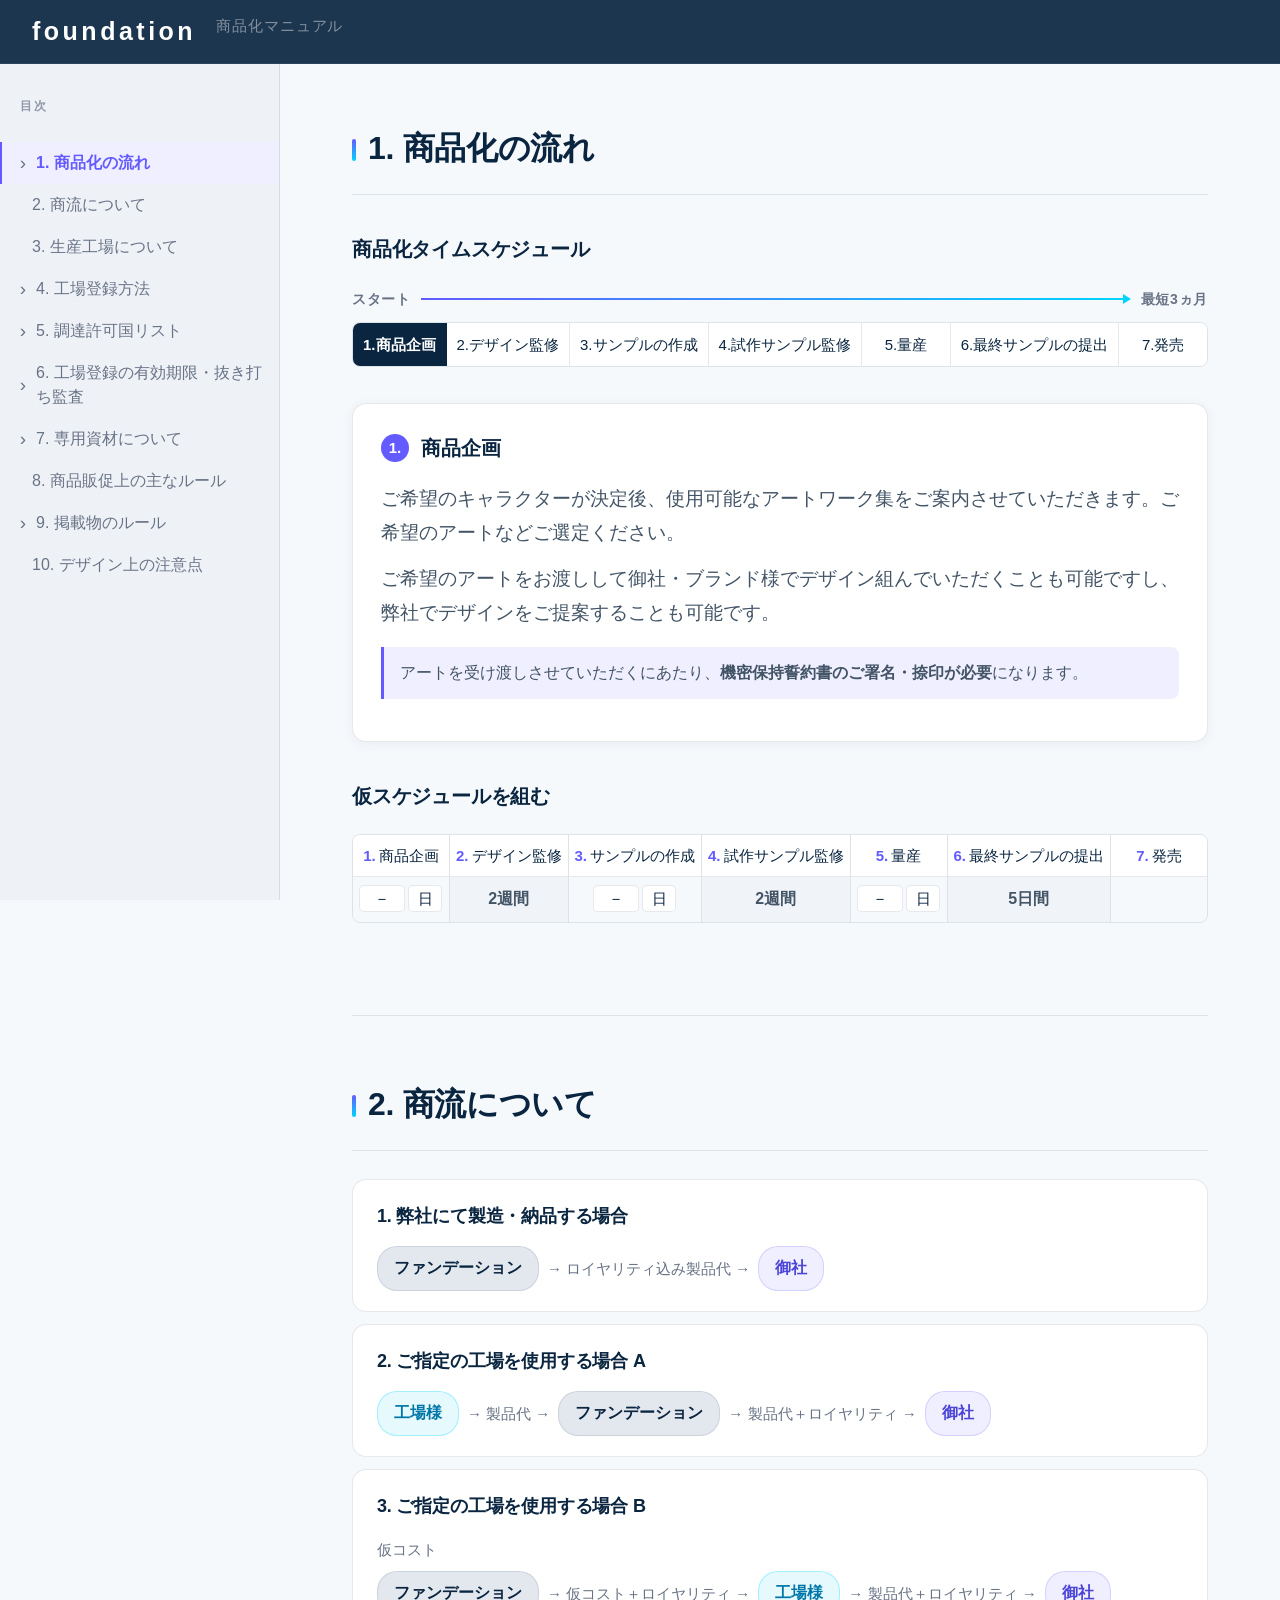
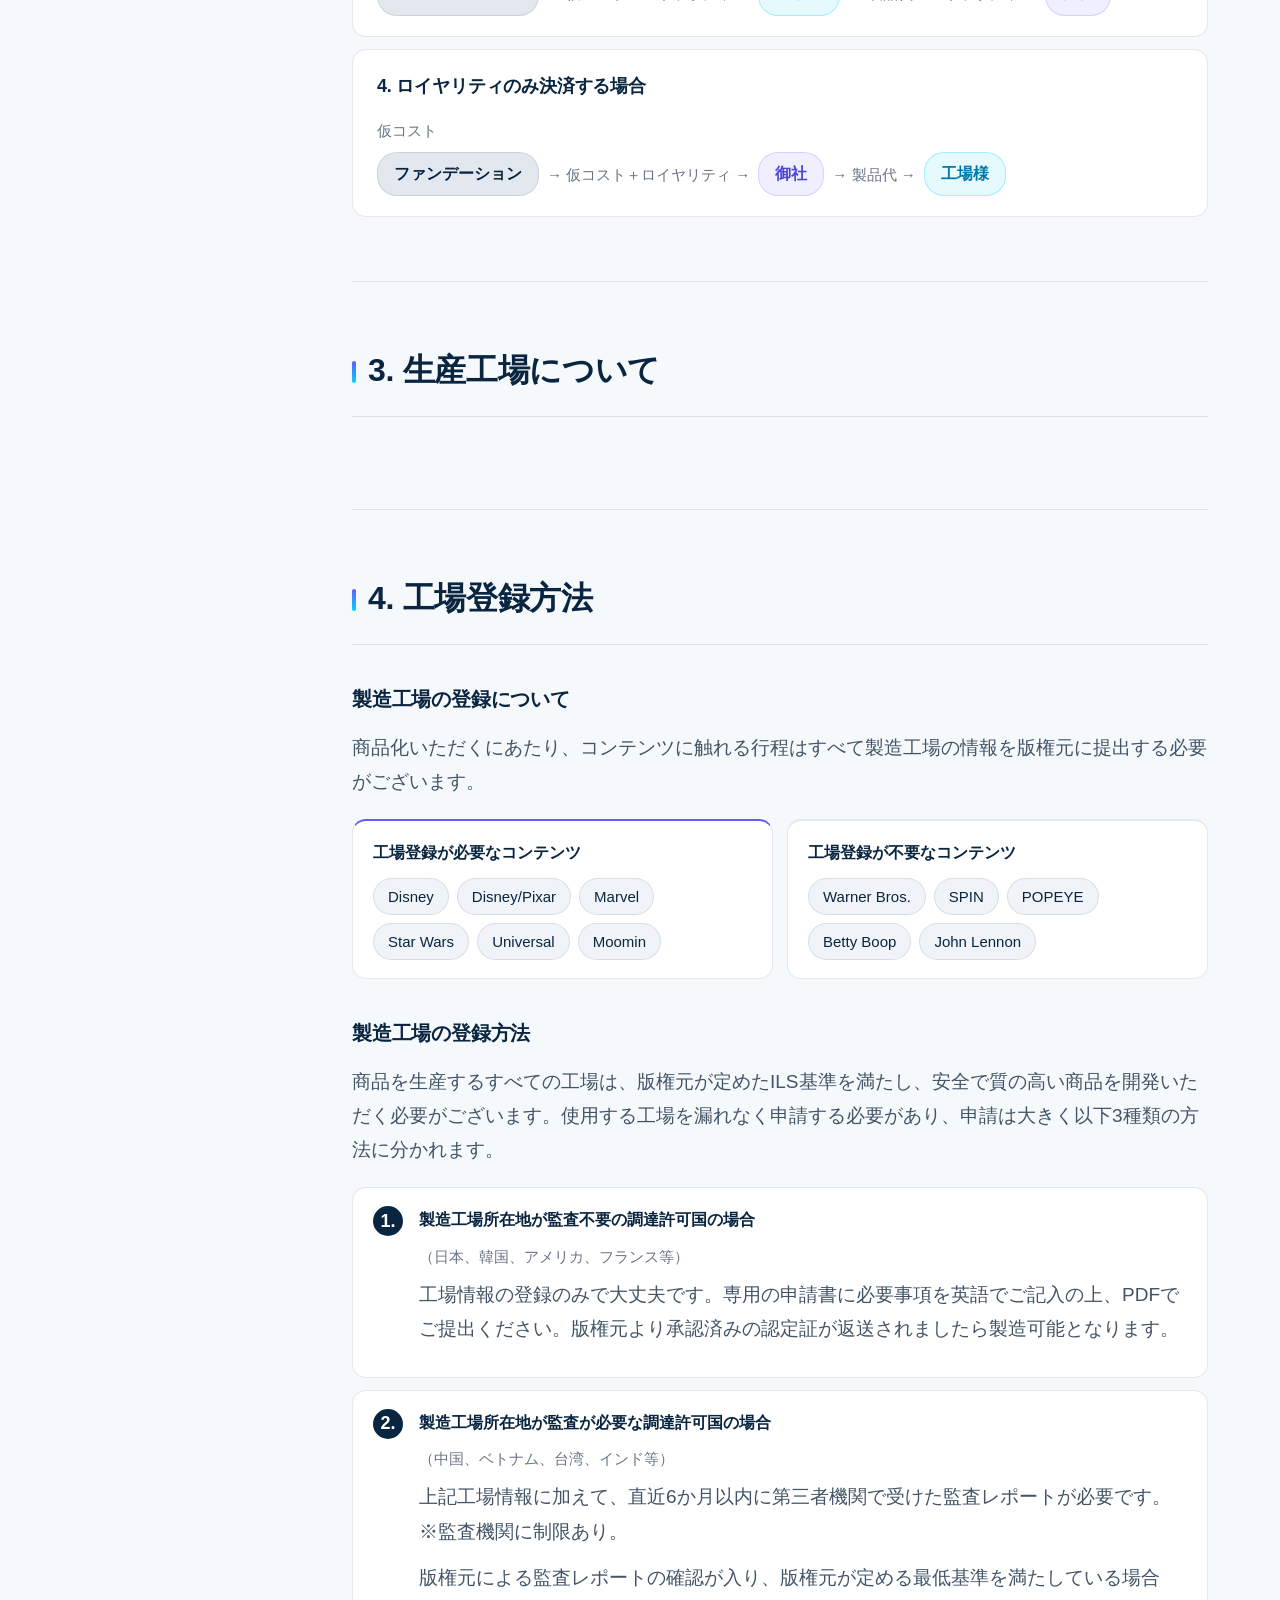
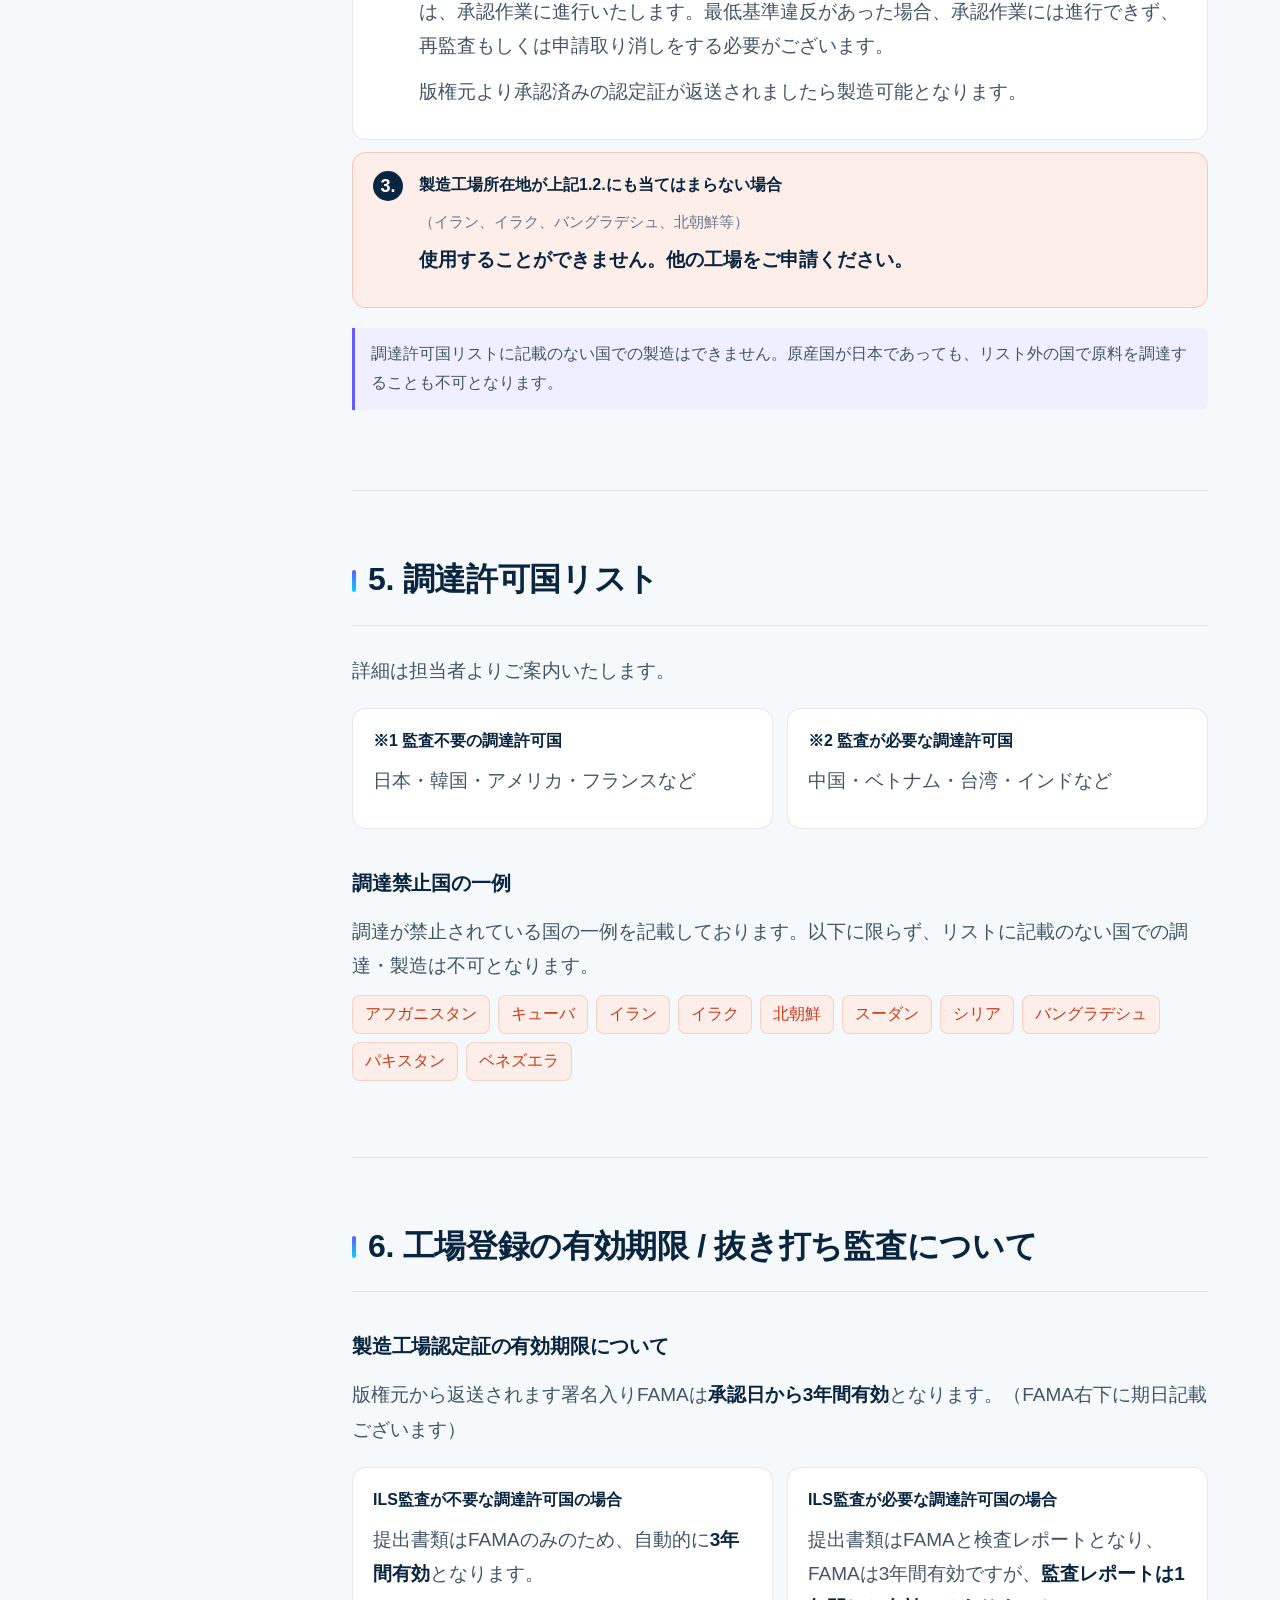
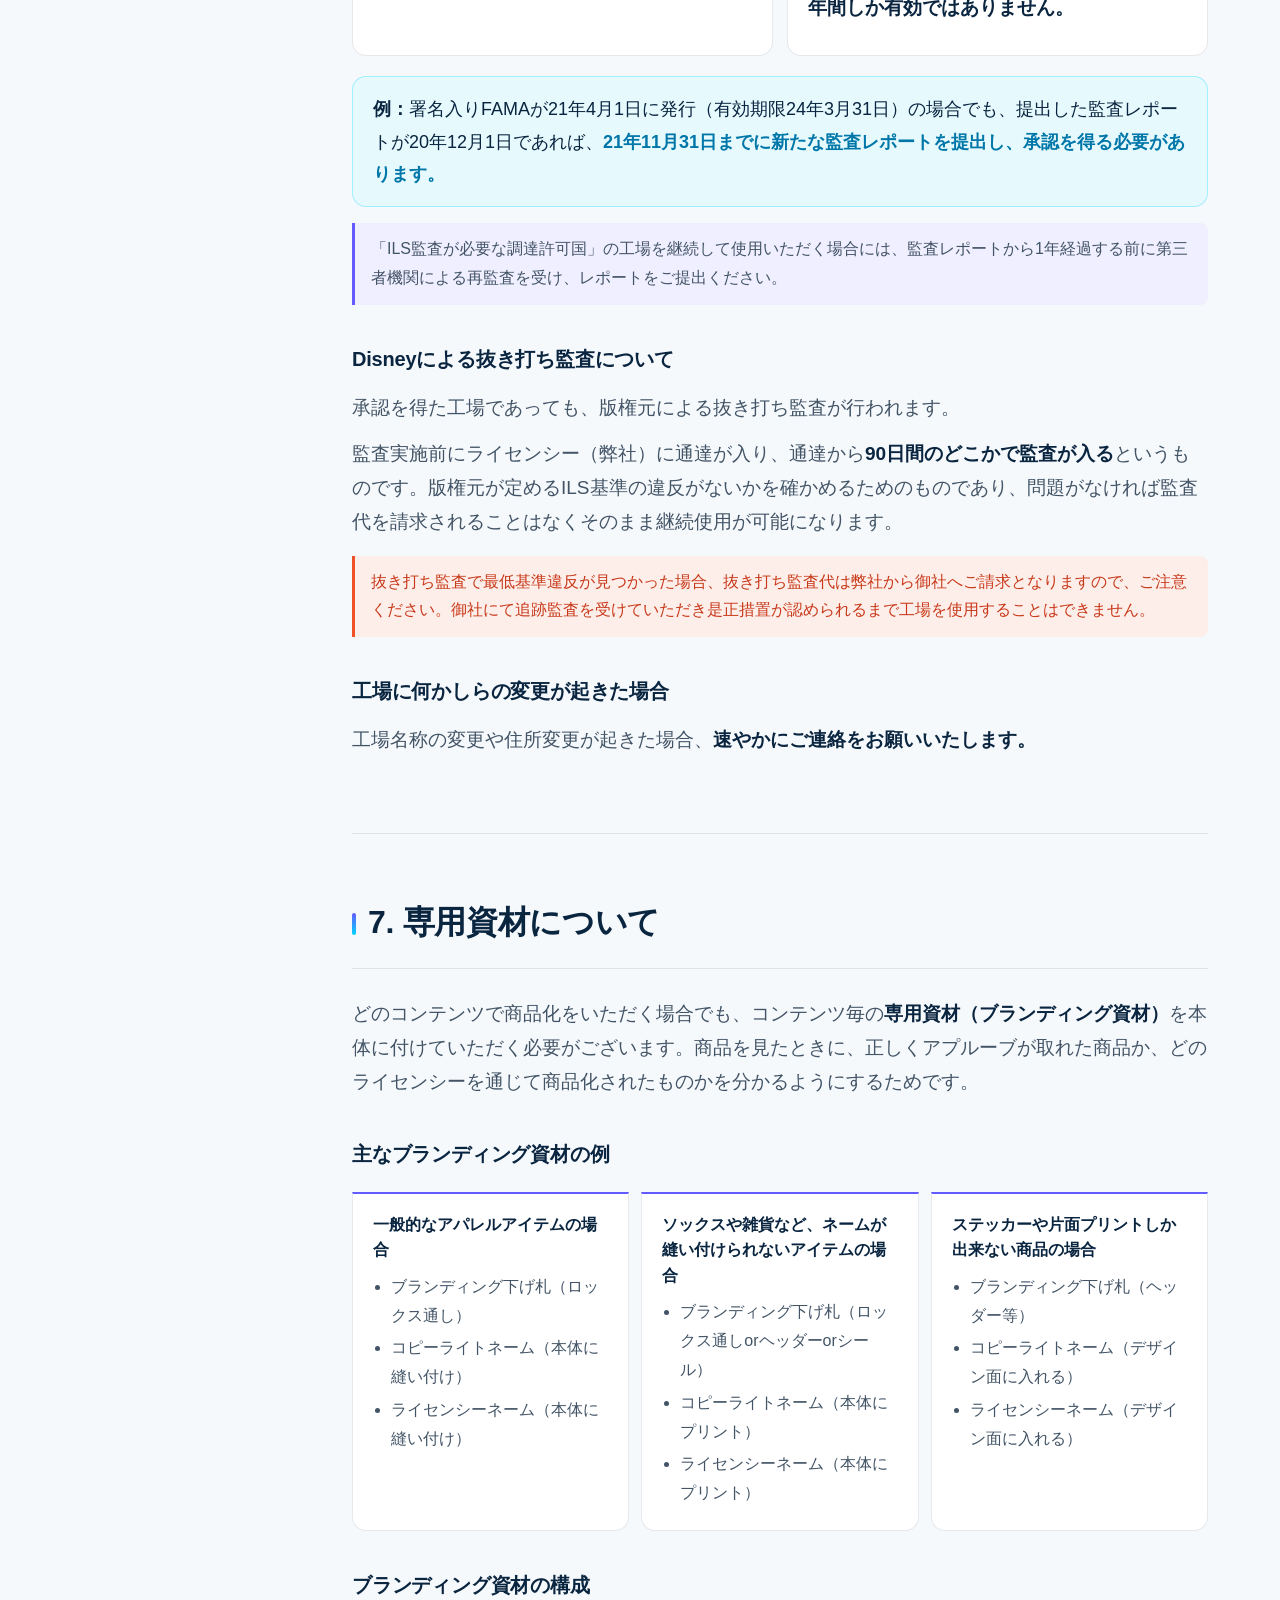
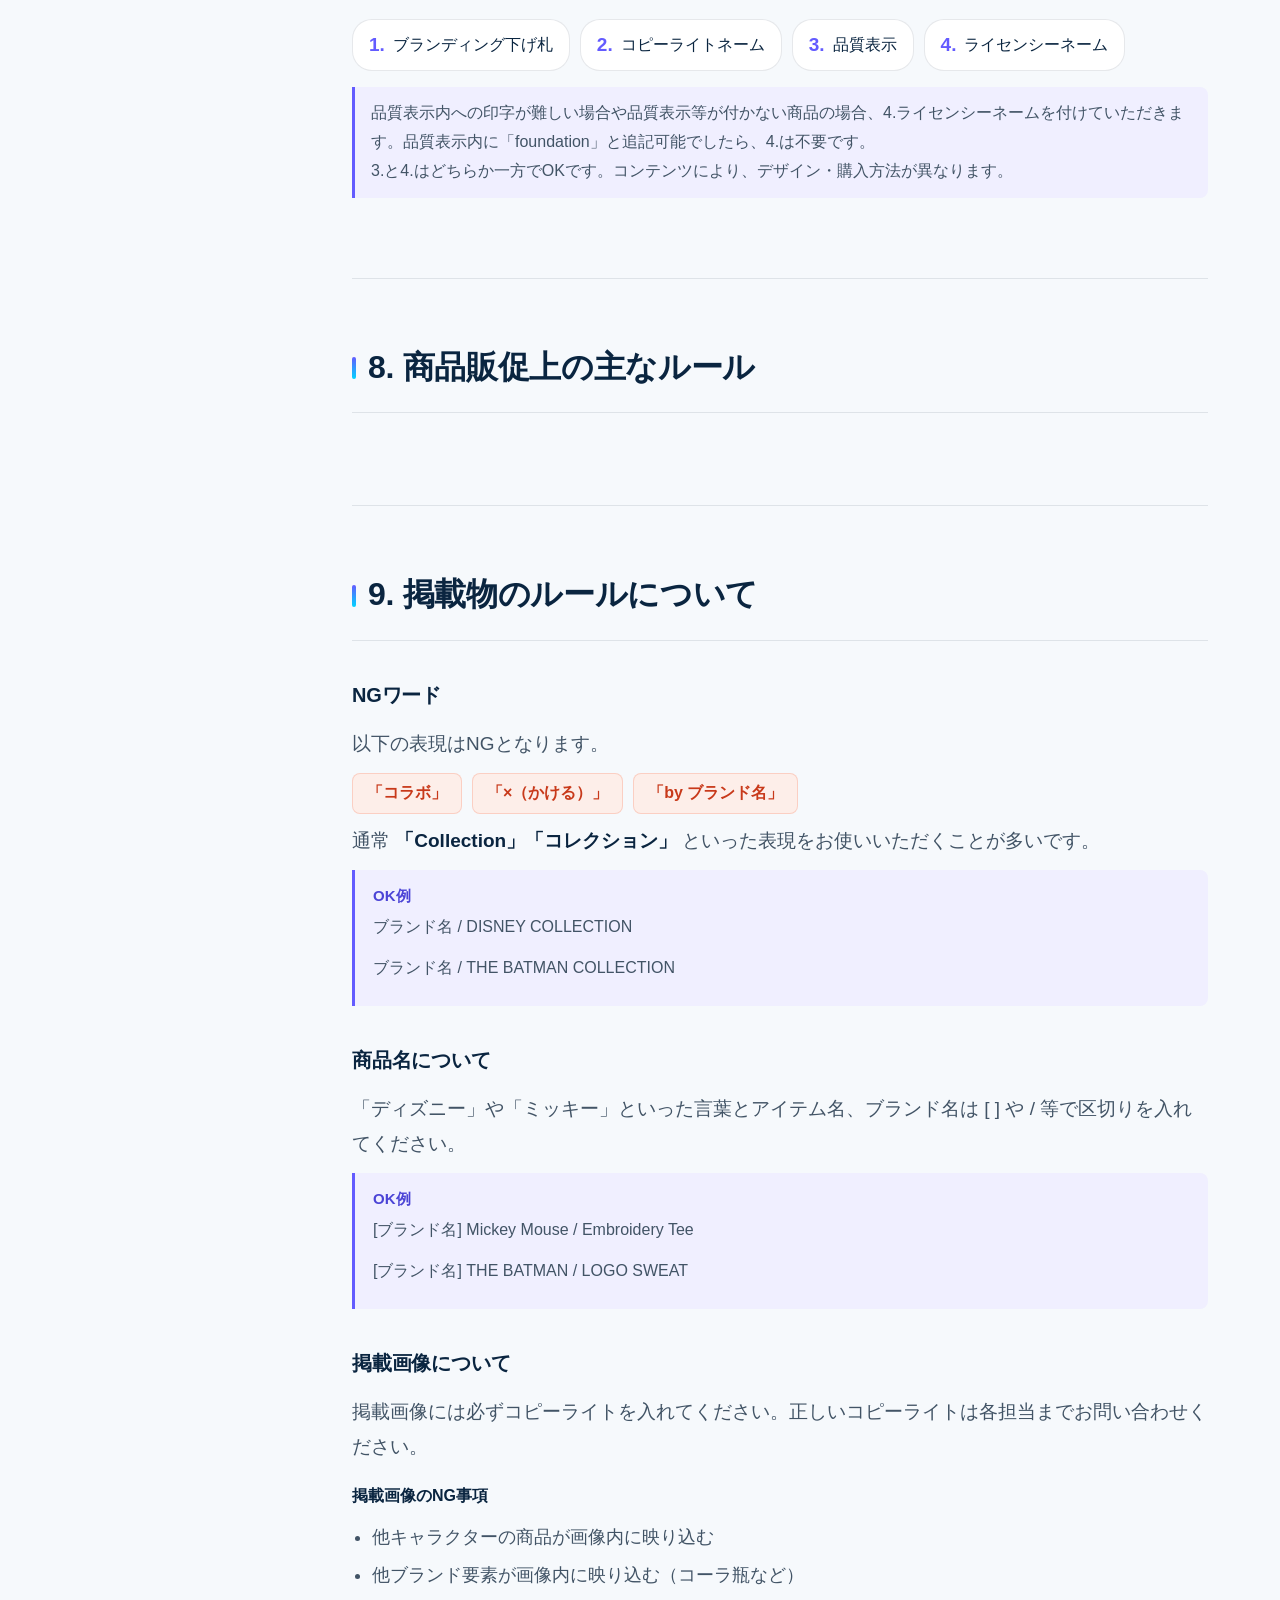
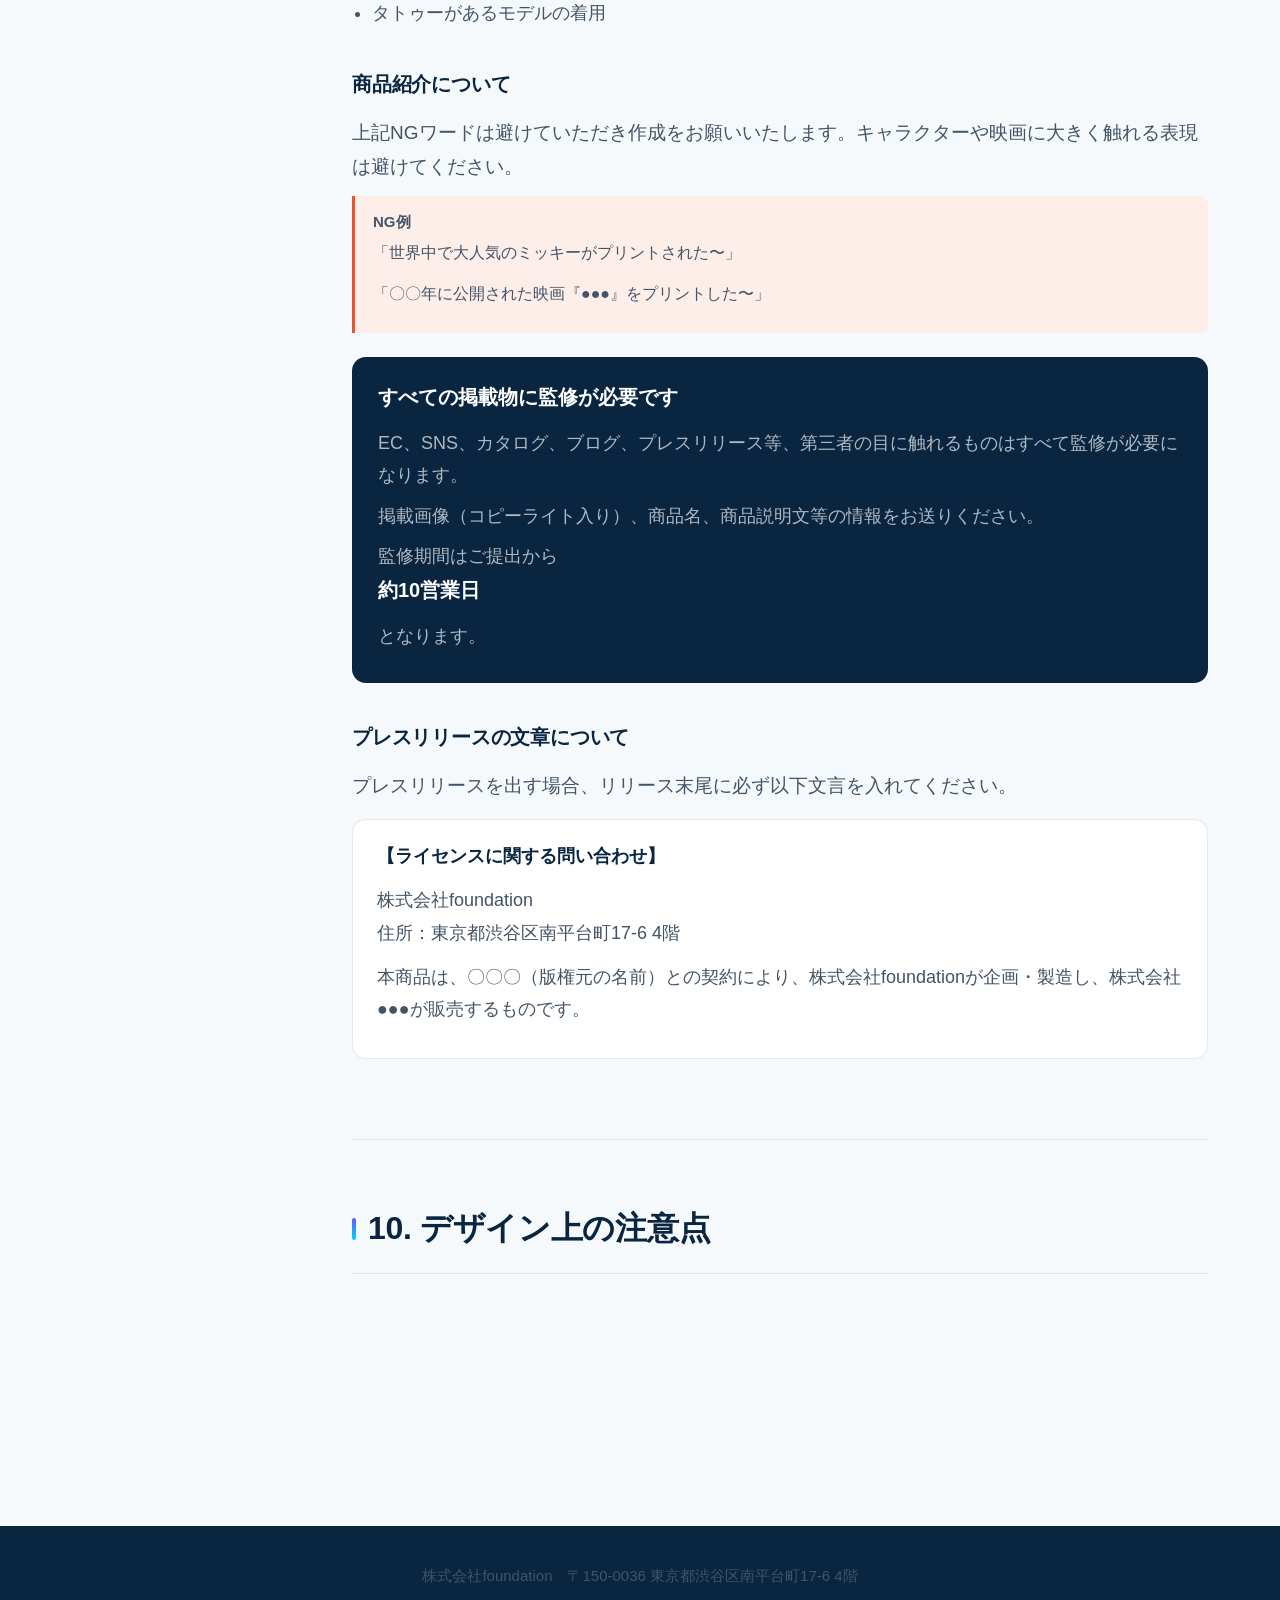
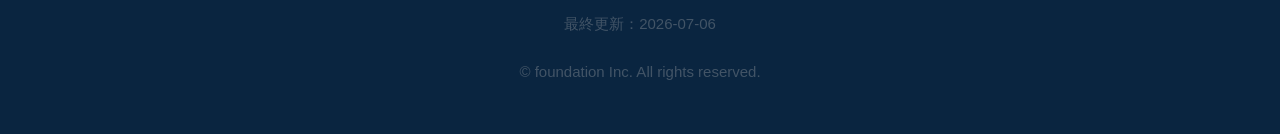
==== index.html @ 5dd7f9e4 "説明パネル内の所要時間テキスト（約1ヵ月等）を削除" ====
﻿<!DOCTYPE html>
<html lang="ja">
<head>
  <meta charset="UTF-8">
  <meta name="viewport" content="width=device-width, initial-scale=1.0">
  <title>FOUNDATION 商品化マニュアル</title>
  <link rel="stylesheet" href="style.css">
</head>
<body>

  <header class="site-header">
    <div class="header-inner">
      <div class="logo">foundation</div>
      <p class="header-subtitle">商品化マニュアル</p>
    </div>
  </header>

  <div class="layout">

    <nav class="sidebar">
      <p class="nav-label">目次</p>
      <ul class="nav-list">

        <li class="nav-item has-sub">
          <div class="nav-row">
            <button class="nav-toggle" aria-expanded="false">›</button>
            <a href="#flow" class="nav-link">1. 商品化の流れ</a>
          </div>
          <ul class="nav-sub">
            <li><a href="#h-timeline">商品化タイムスケジュール</a></li>
            <li><a href="#h-planning">仮スケジュールを組む</a></li>
          </ul>
        </li>

        <li class="nav-item">
          <div class="nav-row">
            <a href="#channel" class="nav-link nav-link-plain">2. 商流について</a>
          </div>
        </li>

        <li class="nav-item">
          <div class="nav-row">
            <a href="#factory" class="nav-link nav-link-plain">3. 生産工場について</a>
          </div>
        </li>

        <li class="nav-item has-sub">
          <div class="nav-row">
            <button class="nav-toggle" aria-expanded="false">›</button>
            <a href="#registration" class="nav-link">4. 工場登録方法</a>
          </div>
          <ul class="nav-sub">
            <li><a href="#h-reg-about">製造工場の登録について</a></li>
            <li><a href="#h-reg-method">製造工場の登録方法</a></li>
          </ul>
        </li>

        <li class="nav-item has-sub">
          <div class="nav-row">
            <button class="nav-toggle" aria-expanded="false">›</button>
            <a href="#countries" class="nav-link">5. 調達許可国リスト</a>
          </div>
          <ul class="nav-sub">
            <li><a href="#h-prohibited">調達禁止国の一例</a></li>
          </ul>
        </li>

        <li class="nav-item has-sub">
          <div class="nav-row">
            <button class="nav-toggle" aria-expanded="false">›</button>
            <a href="#validity" class="nav-link">6. 工場登録の有効期限・抜き打ち監査</a>
          </div>
          <ul class="nav-sub">
            <li><a href="#h-validity-detail">製造工場認定証の有効期限</a></li>
            <li><a href="#h-audit">Disneyによる抜き打ち監査</a></li>
            <li><a href="#h-change">工場に変更が起きた場合</a></li>
          </ul>
        </li>

        <li class="nav-item has-sub">
          <div class="nav-row">
            <button class="nav-toggle" aria-expanded="false">›</button>
            <a href="#materials" class="nav-link">7. 専用資材について</a>
          </div>
          <ul class="nav-sub">
            <li><a href="#h-branding">ブランディング資材の例</a></li>
            <li><a href="#h-config">資材の構成</a></li>
          </ul>
        </li>

        <li class="nav-item">
          <div class="nav-row">
            <a href="#promotion" class="nav-link nav-link-plain">8. 商品販促上の主なルール</a>
          </div>
        </li>

        <li class="nav-item has-sub">
          <div class="nav-row">
            <button class="nav-toggle" aria-expanded="false">›</button>
            <a href="#publication" class="nav-link">9. 掲載物のルール</a>
          </div>
          <ul class="nav-sub">
            <li><a href="#h-ngword">NGワード</a></li>
            <li><a href="#h-productname">商品名について</a></li>
            <li><a href="#h-image">掲載画像について</a></li>
            <li><a href="#h-product">商品紹介について</a></li>
            <li><a href="#h-press">プレスリリース</a></li>
          </ul>
        </li>

        <li class="nav-item">
          <div class="nav-row">
            <a href="#design" class="nav-link nav-link-plain">10. デザイン上の注意点</a>
          </div>
        </li>

      </ul>
    </nav>

    <main class="content">

      <!-- セクション1 -->
      <section id="flow">
        <h2>1. 商品化の流れ</h2>

        <h3 id="h-timeline">商品化タイムスケジュール</h3>

        <div class="timeline-scroll">
          <div class="timeline-inner">
            <div class="tl-arrow-wrap">
              <span class="tl-label">スタート</span>
              <div class="tl-arrow-line">
                <div class="tl-arrow-shaft"></div>
                <div class="tl-arrow-head"></div>
              </div>
              <span class="tl-label">最短3ヵ月</span>
            </div>
            <div class="timeline-steps">
              <div class="tl-step" data-tab="flow-1"><span class="tl-num">1.</span>商品企画</div>
              <div class="tl-step tl-step-accent" data-tab="flow-2"><span class="tl-num">2.</span>デザイン監修</div>
              <div class="tl-step" data-tab="flow-3"><span class="tl-num">3.</span>サンプルの作成</div>
              <div class="tl-step tl-step-accent" data-tab="flow-4"><span class="tl-num">4.</span>試作サンプル監修</div>
              <div class="tl-step" data-tab="flow-5"><span class="tl-num">5.</span>量産</div>
              <div class="tl-step tl-step-accent" data-tab="flow-6"><span class="tl-num">6.</span>最終サンプルの提出</div>
              <div class="tl-step" data-tab="flow-7"><span class="tl-num">7.</span>発売</div>
            </div>
          </div>
        </div>

        <div class="flow-tabs">
          <div class="flow-tab-panels">

            <div class="flow-tab-panel" id="flow-1">
              <div class="flow-panel-inner">
                <div class="flow-panel-header">
                  <span class="flow-panel-num">1.</span>
                  <span class="flow-panel-title">商品企画</span>
                </div>
                <p>ご希望のキャラクターが決定後、使用可能なアートワーク集をご案内させていただきます。ご希望のアートなどご選定ください。</p>
                <p>ご希望のアートをお渡しして御社・ブランド様でデザイン組んでいただくことも可能ですし、弊社でデザインをご提案することも可能です。</p>
                <div class="note">アートを受け渡しさせていただくにあたり、<strong>機密保持誓約書のご署名・捺印が必要</strong>になります。</div>
              </div>
            </div>

            <div class="flow-tab-panel" id="flow-2">
              <div class="flow-panel-inner">
                <div class="flow-panel-header">
                  <span class="flow-panel-num">2.</span>
                  <span class="flow-panel-title">デザイン監修</span>
                </div>
                <p>アイテム毎に版権元へデザイン申請を行います。アイテムの詳細がわかる絵型・データをご用意いただき、専用申請書にてご提出をお願いいたします。</p>
                <div class="note">申請書に不備がある場合、デザイン監修でNGが出た場合、デザイン修正いただき再監修が必要になります。</div>
              </div>
            </div>

            <div class="flow-tab-panel" id="flow-3">
              <div class="flow-panel-inner">
                <div class="flow-panel-header">
                  <span class="flow-panel-num">3.</span>
                  <span class="flow-panel-title">サンプルの作成</span>
                </div>
                <p>試作サンプルを作成いただきます。プリントや刺繍の場合、試刷り・試打ちでの監修も可能です。各色展開がある場合は、各色の試刷り・試打ちをご用意ください。</p>
                <div class="note">ユニバーサル社の場合、試作サンプルも現物での提出が必要になります。</div>
              </div>
            </div>

            <div class="flow-tab-panel" id="flow-4">
              <div class="flow-panel-inner">
                <div class="flow-panel-header">
                  <span class="flow-panel-num">4.</span>
                  <span class="flow-panel-title">試作サンプル監修</span>
                </div>
                <p>版権元により、現物監修・画像監修など提出方法異なりますのでご注意ください。</p>
                <p>画像監修の場合、アイテム全体の画像、キャラクター部分の寄り画像を真上から撮影したものをご提出ください。斜めになっていたり、キャラクター部分が不鮮明な画像は再提出となります。現物監修の場合は、弊社までご送付ください。</p>
                <div class="note">試作サンプル監修でNGが出た場合、再度試作サンプル作成いただき再監修が必要になります。</div>
              </div>
            </div>

            <div class="flow-tab-panel" id="flow-5">
              <div class="flow-panel-inner">
                <div class="flow-panel-header">
                  <span class="flow-panel-num">5.</span>
                  <span class="flow-panel-title">量産</span>
                </div>
                <p>試作サンプル監修で承認となりましたら、量産へご進行いただけます。</p>
                <p>各版権により、専用の下げ札やネームを本体に付けていただく必要がありますのでご注意ください。各専用資材は、弊社指定の資材屋から購入いただく場合と、御社で作成いただく場合とそれぞれございます。</p>
              </div>
            </div>

            <div class="flow-tab-panel" id="flow-6">
              <div class="flow-panel-inner">
                <div class="flow-panel-header">
                  <span class="flow-panel-num">6.</span>
                  <span class="flow-panel-title">最終サンプルの提出</span>
                </div>
                <p>発売いただく前に、版権元へ最終サンプルの提出が必須となります。最終サンプルは資材等が商品と同仕様である必要がありますため、量産から抜きでご用意をお願いいたします。</p>
                <div class="note">最終サンプルは返却されませんのでご注意ください。</div>
                <h4>最終サンプル提出数</h4>
                <table class="data-table">
                  <thead><tr><th>プロパティ</th><th>提出数</th></tr></thead>
                  <tbody>
                    <tr><td>ディズニー</td><td>各色1点（1色展開の場合は各2点）</td></tr>
                    <tr><td>マーベル</td><td>各型色込み3枚</td></tr>
                    <tr><td>スター・ウォーズ</td><td>各色1点（1色展開の場合は各2点）</td></tr>
                    <tr><td>アンブリン</td><td>各型色込み9枚</td></tr>
                    <tr><td>ミニオンズ</td><td>各型色込み6枚</td></tr>
                    <tr><td>ドリームワークス</td><td>各型色込み6枚</td></tr>
                    <tr><td>ワーナーブラザーズ</td><td>各色1点（1色展開の場合は各2点）</td></tr>
                    <tr><td>ムーミン</td><td>各型色込み5枚</td></tr>
                  </tbody>
                </table>
              </div>
            </div>

            <div class="flow-tab-panel" id="flow-7">
              <div class="flow-panel-inner">
                <div class="flow-panel-header">
                  <span class="flow-panel-num">7.</span>
                  <span class="flow-panel-title">発売</span>
                </div>
                <p>最終サンプルが承認されましたら、発売可能となります。</p>
              </div>
            </div>

          </div><!-- /.flow-tab-panels -->
        </div><!-- /.flow-tabs -->

        <h3 id="h-planning">仮スケジュールを組む</h3>

        <div class="sched-scroll">
          <div class="sched-inner">
            <div class="sched-steps">
              <div class="sched-step">
                <div class="sched-label"><span class="sched-num">1.</span>商品企画</div>
                <div class="sched-dur">
                  <select class="sched-val-sel"></select>
                  <select class="sched-unit"><option>日</option><option>週間</option><option>ヵ月</option></select>
                </div>
              </div>
              <div class="sched-step sched-step-fixed">
                <div class="sched-label"><span class="sched-num">2.</span>デザイン監修</div>
                <div class="sched-dur">
                  <span class="sched-fixed-val">2週間</span>
                </div>
              </div>
              <div class="sched-step">
                <div class="sched-label"><span class="sched-num">3.</span>サンプルの作成</div>
                <div class="sched-dur">
                  <select class="sched-val-sel"></select>
                  <select class="sched-unit"><option>日</option><option>週間</option><option>ヵ月</option></select>
                </div>
              </div>
              <div class="sched-step sched-step-fixed">
                <div class="sched-label"><span class="sched-num">4.</span>試作サンプル監修</div>
                <div class="sched-dur">
                  <span class="sched-fixed-val">2週間</span>
                </div>
              </div>
              <div class="sched-step">
                <div class="sched-label"><span class="sched-num">5.</span>量産</div>
                <div class="sched-dur">
                  <select class="sched-val-sel"></select>
                  <select class="sched-unit"><option>日</option><option>週間</option><option>ヵ月</option></select>
                </div>
              </div>
              <div class="sched-step sched-step-fixed">
                <div class="sched-label"><span class="sched-num">6.</span>最終サンプルの提出</div>
                <div class="sched-dur">
                  <span class="sched-fixed-val">5日間</span>
                </div>
              </div>
              <div class="sched-step sched-step-result">
                <div class="sched-label"><span class="sched-num">7.</span>発売</div>
                <div class="sched-dur sched-dur-result">
                  <span class="sched-result" id="sched-result"></span>
                </div>
              </div>
            </div>
          </div>
        </div>

        <div class="section-notes" id="notes-flow-schedule"></div>

        <div class="section-notes" id="notes-flow"></div>
      </section>

      <!-- セクション2 -->
      <section id="channel">
        <h2>2. 商流について</h2>

        <div class="channel-list">
          <div class="channel-item">
            <h3>1. 弊社にて製造・納品する場合</h3>
            <div class="flow-diagram">
              <span class="node company">ファンデーション</span>
              <span class="arrow">→ ロイヤリティ込み製品代 →</span>
              <span class="node client">御社</span>
            </div>
          </div>

          <div class="channel-item">
            <h3>2. ご指定の工場を使用する場合 A</h3>
            <div class="flow-diagram">
              <span class="node factory">工場様</span>
              <span class="arrow">→ 製品代 →</span>
              <span class="node company">ファンデーション</span>
              <span class="arrow">→ 製品代＋ロイヤリティ →</span>
              <span class="node client">御社</span>
            </div>
          </div>

          <div class="channel-item">
            <h3>3. ご指定の工場を使用する場合 B</h3>
            <p class="cost-note">仮コスト</p>
            <div class="flow-diagram">
              <span class="node company">ファンデーション</span>
              <span class="arrow">→ 仮コスト＋ロイヤリティ →</span>
              <span class="node factory">工場様</span>
              <span class="arrow">→ 製品代＋ロイヤリティ →</span>
              <span class="node client">御社</span>
            </div>
          </div>

          <div class="channel-item">
            <h3>4. ロイヤリティのみ決済する場合</h3>
            <p class="cost-note">仮コスト</p>
            <div class="flow-diagram">
              <span class="node company">ファンデーション</span>
              <span class="arrow">→ 仮コスト＋ロイヤリティ →</span>
              <span class="node client">御社</span>
              <span class="arrow">→ 製品代 →</span>
              <span class="node factory">工場様</span>
            </div>
          </div>
        </div>
        <div class="section-notes" id="notes-channel"></div>
      </section>

      <!-- セクション3 -->
      <section id="factory">
        <h2>3. 生産工場について</h2>
        <div class="section-notes" id="notes-factory"></div>
      </section>

      <!-- セクション4 -->
      <section id="registration">
        <h2>4. 工場登録方法</h2>
        <h3 id="h-reg-about">製造工場の登録について</h3>
        <p>商品化いただくにあたり、コンテンツに触れる行程はすべて製造工場の情報を版権元に提出する必要がございます。</p>

        <div class="two-col">
          <div class="col-box required">
            <h4>工場登録が必要なコンテンツ</h4>
            <ul class="tag-list">
              <li>Disney</li>
              <li>Disney/Pixar</li>
              <li>Marvel</li>
              <li>Star Wars</li>
              <li>Universal</li>
              <li>Moomin</li>
            </ul>
          </div>
          <div class="col-box not-required">
            <h4>工場登録が不要なコンテンツ</h4>
            <ul class="tag-list">
              <li>Warner Bros.</li>
              <li>SPIN</li>
              <li>POPEYE</li>
              <li>Betty Boop</li>
              <li>John Lennon</li>
            </ul>
          </div>
        </div>

        <h3 id="h-reg-method">製造工場の登録方法</h3>
        <p>商品を生産するすべての工場は、版権元が定めたILS基準を満たし、安全で質の高い商品を開発いただく必要がございます。使用する工場を漏れなく申請する必要があり、申請は大きく以下3種類の方法に分かれます。</p>

        <div class="registration-steps">
          <div class="reg-step">
            <div class="reg-step-num">1.</div>
            <div class="reg-step-body">
              <h4>製造工場所在地が監査不要の調達許可国の場合</h4>
              <p class="country-example">（日本、韓国、アメリカ、フランス等）</p>
              <p>工場情報の登録のみで大丈夫です。専用の申請書に必要事項を英語でご記入の上、PDFでご提出ください。版権元より承認済みの認定証が返送されましたら製造可能となります。</p>
            </div>
          </div>

          <div class="reg-step">
            <div class="reg-step-num">2.</div>
            <div class="reg-step-body">
              <h4>製造工場所在地が監査が必要な調達許可国の場合</h4>
              <p class="country-example">（中国、ベトナム、台湾、インド等）</p>
              <p>上記工場情報に加えて、直近6か月以内に第三者機関で受けた監査レポートが必要です。※監査機関に制限あり。</p>
              <p>版権元による監査レポートの確認が入り、版権元が定める最低基準を満たしている場合は、承認作業に進行いたします。最低基準違反があった場合、承認作業には進行できず、再監査もしくは申請取り消しをする必要がございます。</p>
              <p>版権元より承認済みの認定証が返送されましたら製造可能となります。</p>
            </div>
          </div>

          <div class="reg-step danger">
            <div class="reg-step-num">3.</div>
            <div class="reg-step-body">
              <h4>製造工場所在地が上記1.2.にも当てはまらない場合</h4>
              <p class="country-example">（イラン、イラク、バングラデシュ、北朝鮮等）</p>
              <p><strong>使用することができません。他の工場をご申請ください。</strong></p>
            </div>
          </div>
        </div>

        <div class="note">
          調達許可国リストに記載のない国での製造はできません。原産国が日本であっても、リスト外の国で原料を調達することも不可となります。
        </div>
        <div class="section-notes" id="notes-registration"></div>
      </section>

      <!-- セクション5 -->
      <section id="countries">
        <h2>5. 調達許可国リスト</h2>
        <p>詳細は担当者よりご案内いたします。</p>

        <div class="two-col">
          <div class="col-box">
            <h4>※1 監査不要の調達許可国</h4>
            <p>日本・韓国・アメリカ・フランスなど</p>
          </div>
          <div class="col-box">
            <h4>※2 監査が必要な調達許可国</h4>
            <p>中国・ベトナム・台湾・インドなど</p>
          </div>
        </div>

        <h3 id="h-prohibited">調達禁止国の一例</h3>
        <p>調達が禁止されている国の一例を記載しております。以下に限らず、リストに記載のない国での調達・製造は不可となります。</p>
        <ul class="prohibited-list">
          <li>アフガニスタン</li>
          <li>キューバ</li>
          <li>イラン</li>
          <li>イラク</li>
          <li>北朝鮮</li>
          <li>スーダン</li>
          <li>シリア</li>
          <li>バングラデシュ</li>
          <li>パキスタン</li>
          <li>ベネズエラ</li>
        </ul>
        <div class="section-notes" id="notes-countries"></div>
      </section>

      <!-- セクション6 -->
      <section id="validity">
        <h2>6. 工場登録の有効期限 / 抜き打ち監査について</h2>

        <h3 id="h-validity-detail">製造工場認定証の有効期限について</h3>
        <p>版権元から返送されます署名入りFAMAは<strong>承認日から3年間有効</strong>となります。（FAMA右下に期日記載ございます）</p>

        <div class="two-col">
          <div class="col-box">
            <h4>ILS監査が不要な調達許可国の場合</h4>
            <p>提出書類はFAMAのみのため、自動的に<strong>3年間有効</strong>となります。</p>
          </div>
          <div class="col-box">
            <h4>ILS監査が必要な調達許可国の場合</h4>
            <p>提出書類はFAMAと検査レポートとなり、FAMAは3年間有効ですが、<strong>監査レポートは1年間しか有効ではありません。</strong></p>
          </div>
        </div>

        <div class="example-box">
          <strong>例：</strong>署名入りFAMAが21年4月1日に発行（有効期限24年3月31日）の場合でも、提出した監査レポートが20年12月1日であれば、<span class="highlight">21年11月31日までに新たな監査レポートを提出し、承認を得る必要があります。</span>
        </div>

        <div class="note">「ILS監査が必要な調達許可国」の工場を継続して使用いただく場合には、監査レポートから1年経過する前に第三者機関による再監査を受け、レポートをご提出ください。</div>

        <h3 id="h-audit">Disneyによる抜き打ち監査について</h3>
        <p>承認を得た工場であっても、版権元による抜き打ち監査が行われます。</p>
        <p>監査実施前にライセンシー（弊社）に通達が入り、通達から<strong>90日間のどこかで監査が入る</strong>というものです。版権元が定めるILS基準の違反がないかを確かめるためのものであり、問題がなければ監査代を請求されることはなくそのまま継続使用が可能になります。</p>

        <div class="note alert">
          抜き打ち監査で最低基準違反が見つかった場合、抜き打ち監査代は弊社から御社へご請求となりますので、ご注意ください。御社にて追跡監査を受けていただき是正措置が認められるまで工場を使用することはできません。
        </div>

        <h3 id="h-change">工場に何かしらの変更が起きた場合</h3>
        <p>工場名称の変更や住所変更が起きた場合、<strong>速やかにご連絡をお願いいたします。</strong></p>
        <div class="section-notes" id="notes-validity"></div>
      </section>

      <!-- セクション7 -->
      <section id="materials">
        <h2>7. 専用資材について</h2>

        <p>どのコンテンツで商品化をいただく場合でも、コンテンツ毎の<strong>専用資材（ブランディング資材）</strong>を本体に付けていただく必要がございます。商品を見たときに、正しくアプルーブが取れた商品か、どのライセンシーを通じて商品化されたものかを分かるようにするためです。</p>

        <h3 id="h-branding">主なブランディング資材の例</h3>

        <div class="materials-grid">
          <div class="material-card">
            <h4>一般的なアパレルアイテムの場合</h4>
            <ul>
              <li>ブランディング下げ札（ロックス通し）</li>
              <li>コピーライトネーム（本体に縫い付け）</li>
              <li>ライセンシーネーム（本体に縫い付け）</li>
            </ul>
          </div>

          <div class="material-card">
            <h4>ソックスや雑貨など、ネームが縫い付けられないアイテムの場合</h4>
            <ul>
              <li>ブランディング下げ札（ロックス通しorヘッダーorシール）</li>
              <li>コピーライトネーム（本体にプリント）</li>
              <li>ライセンシーネーム（本体にプリント）</li>
            </ul>
          </div>

          <div class="material-card">
            <h4>ステッカーや片面プリントしか出来ない商品の場合</h4>
            <ul>
              <li>ブランディング下げ札（ヘッダー等）</li>
              <li>コピーライトネーム（デザイン面に入れる）</li>
              <li>ライセンシーネーム（デザイン面に入れる）</li>
            </ul>
          </div>
        </div>

        <h3 id="h-config">ブランディング資材の構成</h3>
        <div class="materials-numbering">
          <div class="mat-item"><span>1.</span>ブランディング下げ札</div>
          <div class="mat-item"><span>2.</span>コピーライトネーム</div>
          <div class="mat-item"><span>3.</span>品質表示</div>
          <div class="mat-item"><span>4.</span>ライセンシーネーム</div>
        </div>

        <div class="note">
          品質表示内への印字が難しい場合や品質表示等が付かない商品の場合、4.ライセンシーネームを付けていただきます。品質表示内に「foundation」と追記可能でしたら、4.は不要です。<br>
          3.と4.はどちらか一方でOKです。コンテンツにより、デザイン・購入方法が異なります。
        </div>
        <div class="section-notes" id="notes-materials"></div>
      </section>

      <!-- セクション8 -->
      <section id="promotion">
        <h2>8. 商品販促上の主なルール</h2>
        <div class="section-notes" id="notes-promotion"></div>
      </section>

      <!-- セクション9 -->
      <section id="publication">
        <h2>9. 掲載物のルールについて</h2>

        <h3 id="h-ngword">NGワード</h3>
        <p>以下の表現はNGとなります。</p>
        <div class="ng-words">
          <span class="ng-tag">「コラボ」</span>
          <span class="ng-tag">「×（かける）」</span>
          <span class="ng-tag">「by ブランド名」</span>
        </div>
        <p>通常 <strong>「Collection」「コレクション」</strong> といった表現をお使いいただくことが多いです。</p>

        <div class="example-block">
          <p class="ok-label">OK例</p>
          <p>ブランド名 / DISNEY COLLECTION</p>
          <p>ブランド名 / THE BATMAN COLLECTION</p>
        </div>

        <h3 id="h-productname">商品名について</h3>
        <p>「ディズニー」や「ミッキー」といった言葉とアイテム名、ブランド名は [ ] や / 等で区切りを入れてください。</p>
        <div class="example-block">
          <p class="ok-label">OK例</p>
          <p>[ブランド名] Mickey Mouse / Embroidery Tee</p>
          <p>[ブランド名] THE BATMAN / LOGO SWEAT</p>
        </div>

        <h3 id="h-image">掲載画像について</h3>
        <p>掲載画像には必ずコピーライトを入れてください。正しいコピーライトは各担当までお問い合わせください。</p>

        <h4>掲載画像のNG事項</h4>
        <ul class="ng-list">
          <li>他キャラクターの商品が画像内に映り込む</li>
          <li>他ブランド要素が画像内に映り込む（コーラ瓶など）</li>
          <li>タトゥーがあるモデルの着用</li>
        </ul>

        <h3 id="h-product">商品紹介について</h3>
        <p>上記NGワードは避けていただき作成をお願いいたします。キャラクターや映画に大きく触れる表現は避けてください。</p>
        <div class="ng-example">
          <p class="ng-label">NG例</p>
          <p>「世界中で大人気のミッキーがプリントされた〜」</p>
          <p>「〇〇年に公開された映画『●●●』をプリントした〜」</p>
        </div>

        <div class="important-box">
          <strong>すべての掲載物に監修が必要です</strong>
          <p>EC、SNS、カタログ、ブログ、プレスリリース等、第三者の目に触れるものはすべて監修が必要になります。</p>
          <p>掲載画像（コピーライト入り）、商品名、商品説明文等の情報をお送りください。</p>
          <p>監修期間はご提出から<strong>約10営業日</strong>となります。</p>
        </div>

        <h3 id="h-press">プレスリリースの文章について</h3>
        <p>プレスリリースを出す場合、リリース末尾に必ず以下文言を入れてください。</p>
        <div class="press-template">
          <p><strong>【ライセンスに関する問い合わせ】</strong></p>
          <p>株式会社foundation<br>
          住所：東京都渋谷区南平台町17-6 4階</p>
          <p>本商品は、〇〇〇（版権元の名前）との契約により、株式会社foundationが企画・製造し、株式会社●●●が販売するものです。</p>
        </div>
        <div class="section-notes" id="notes-publication"></div>
      </section>

      <!-- セクション10 -->
      <section id="design">
        <h2>10. デザイン上の注意点</h2>
        <div class="section-notes" id="notes-design"></div>
      </section>

    </main>
  </div>

  <footer class="site-footer">
    <p>株式会社foundation　〒150-0036 東京都渋谷区南平台町17-6 4階</p>
    <p><span id="last-updated"></span></p>
    <p>&copy; foundation Inc. All rights reserved.</p>
  </footer>

  <script>
    // content.json を読み込んで各セクションに追記内容を表示
    fetch('./content.json?t=' + Date.now())
      .then(r => r.json())
      .then(data => {
        Object.keys(data.sections).forEach(key => {
          const el = document.getElementById('notes-' + key);
          if (!el) return;
          const text = data.sections[key];
          if (text && text.trim()) {
            el.innerHTML = text.split('\n')
              .filter(l => l.trim())
              .map(l => `<p>${l}</p>`)
              .join('');
            el.style.display = 'block';
          }
        });
        if (data.lastUpdated) {
          const el = document.getElementById('last-updated');
          if (el) el.textContent = '最終更新：' + data.lastUpdated;
        }
      })
      .catch(() => {});
  </script>

  <script>
    // スムーズスクロール（画面上部1/3の位置に表示）
    document.querySelectorAll('a[href^="#"]').forEach(anchor => {
      anchor.addEventListener('click', function(e) {
        e.preventDefault();
        const target = document.querySelector(this.getAttribute('href'));
        if (target) {
          const headerH = 58;
          const offset = headerH + (window.innerHeight - headerH) / 3;
          const targetTop = target.getBoundingClientRect().top + window.scrollY;
          window.scrollTo({ top: targetTop - offset, behavior: 'smooth' });
        }
      });
    });

    // タイムライン表示制御
    let stickyTab = 'flow-1';

    function showPanel(tabId) {
      document.querySelectorAll('.flow-tab-panel').forEach(p => p.classList.remove('active'));
      if (tabId) document.getElementById(tabId).classList.add('active');
    }

    function setActiveStep(tabId) {
      document.querySelectorAll('.tl-step[data-tab]').forEach(s =>
        s.classList.toggle('active', s.dataset.tab === tabId));
    }

    document.querySelectorAll('.tl-step[data-tab]').forEach(step => {
      step.addEventListener('click', function() {
        stickyTab = this.dataset.tab;
        setActiveStep(stickyTab);
        showPanel(stickyTab);
      });
    });

    // 初期表示：1.商品企画
    setActiveStep('flow-1');
    showPanel('flow-1');

    // スケジュールプランナー：1〜31のプルダウン生成
    document.querySelectorAll('.sched-val-sel').forEach(sel => {
      sel.innerHTML = '<option value="">－</option>' +
        Array.from({length: 31}, (_, i) => `<option>${i + 1}</option>`).join('');
    });

    // スケジュール合計計算
    const unitDays = {'日': 1, '週間': 7, 'ヵ月': 30};
    const FIXED_DAYS = 14 + 14 + 5; // 2.デザイン監修 + 4.試作サンプル監修 + 6.最終サンプルの提出

    function calcSchedule() {
      let total = FIXED_DAYS;
      let allFilled = true;
      document.querySelectorAll('.sched-step:not(.sched-step-fixed):not(.sched-step-result)').forEach(step => {
        const valSel = step.querySelector('.sched-val-sel');
        if (!valSel.value) { allFilled = false; return; }
        const unit = step.querySelector('.sched-unit').value;
        total += parseInt(valSel.value) * (unitDays[unit] || 1);
      });
      const result = document.getElementById('sched-result');
      if (allFilled) {
        const months = Math.round(total / 30 * 10) / 10;
        const display = Number.isInteger(months) ? months.toString() : months.toFixed(1);
        result.textContent = `約${display}ヵ月後〜`;
      } else {
        result.textContent = '';
      }
    }

    document.querySelectorAll('.sched-val-sel, .sched-unit').forEach(el => {
      el.addEventListener('change', calcSchedule);
    });
    calcSchedule();

    // サイドバーアコーディオン
    document.querySelectorAll('.nav-toggle').forEach(btn => {
      btn.addEventListener('click', function(e) {
        e.preventDefault();
        const sub = this.closest('.nav-item').querySelector('.nav-sub');
        const isOpen = sub.classList.toggle('open');
        this.classList.toggle('open', isOpen);
        this.setAttribute('aria-expanded', isOpen);
      });
    });

    // アクティブナビゲーション
    const sections = document.querySelectorAll('section[id]');
    window.addEventListener('scroll', () => {
      let current = '';
      sections.forEach(section => {
        if (window.scrollY >= section.offsetTop - 120) {
          current = section.getAttribute('id');
        }
      });
      document.querySelectorAll('.nav-row').forEach(row => {
        const link = row.querySelector('.nav-link');
        if (!link) return;
        const isActive = link.getAttribute('href') === '#' + current;
        row.classList.toggle('active', isActive);
      });
    });
  </script>

</body>
</html>
---- style.css ----
﻿/* ===== リセット & カラー変数 ===== */
*, *::before, *::after { box-sizing: border-box; margin: 0; padding: 0; }

:root {
  /* Stripe カラーパレット */
  --s-navy:        #0A2540;   /* ダークネイビー — メイン背景・見出し */
  --s-navy-mid:    #425466;   /* ネイビー中間 */
  --s-navy-light:  #697386;   /* セカンダリテキスト */
  --s-purple:      #635BFF;   /* パープル — アクセント・ボタン */
  --s-purple-dark: #4B44D6;   /* パープル濃 */
  --s-purple-pale: #F0EFFF;   /* パープル超淡 */
  --s-cyan:        #00D4FF;   /* シアンブルー — ハイライト */
  --s-cyan-light:  #80E9FF;   /* ライトシアン — ホバー */
  --s-cyan-pale:   #E6FAFE;   /* シアン超淡 */
  --s-offwhite:    #F6F9FC;   /* オフホワイト — ボディ背景 */
  --s-white:       #FFFFFF;
  --s-red:         #EF5229;   /* 警告色 */
  --s-red-light:   #FDEEE9;
  --s-red-dark:    #C8391A;

  /* 背景レイヤー */
  --bg-0:   #EEF2F7;   /* サイドバー */
  --bg-1:   #F6F9FC;   /* ボディ */
  --bg-2:   #FFFFFF;   /* カード */
  --bg-3:   #F0F4F8;   /* カード内要素 */
  --bg-4:   #E3E8EF;
  --border: rgba(10,37,64,.10);

  --sidebar-w: 280px;
  --header-h:  64px;
  --radius:    14px;
  --radius-sm: 8px;
}

html { scroll-behavior: smooth; }

body {
  font-family: -apple-system, 'Helvetica Neue', 'Hiragino Kaku Gothic ProN',
               'Hiragino Sans', 'Yu Gothic', 'Meiryo', sans-serif;
  color: var(--s-navy);
  background: var(--bg-1);
  font-size: 19px;
  line-height: 1.8;
  -webkit-font-smoothing: antialiased;
}

/* ===== ヘッダー ===== */
.site-header {
  background: rgba(10,37,64,.92);
  backdrop-filter: saturate(180%) blur(20px);
  -webkit-backdrop-filter: saturate(180%) blur(20px);
  border-bottom: 1px solid rgba(255,255,255,.06);
  position: sticky;
  top: 0;
  z-index: 100;
  height: var(--header-h);
}

.header-inner {
  display: flex;
  align-items: center;
  gap: 20px;
  padding: 0 32px;
  height: 100%;
}

.logo {
  font-size: 25px;
  font-weight: 700;
  letter-spacing: 0.14em;
  text-transform: lowercase;
  color: var(--s-white);
}

.header-subtitle {
  font-size: 15px;
  color: rgba(255,255,255,.45);
  letter-spacing: 0.06em;
}

/* ===== レイアウト ===== */
.layout {
  display: flex;
  width: 100%;
  min-height: calc(100vh - var(--header-h));
}

/* ===== サイドバー ===== */
.sidebar {
  width: var(--sidebar-w);
  flex-shrink: 0;
  background: var(--bg-0);
  border-right: 1px solid var(--border);
  padding: 32px 0;
  position: sticky;
  top: var(--header-h);
  height: calc(100vh - var(--header-h));
  overflow-y: auto;
}

.nav-label {
  font-size: 12px;
  font-weight: 700;
  letter-spacing: 0.18em;
  color: var(--s-navy-light);
  padding: 0 20px 12px;
  text-transform: uppercase;
  opacity: .7;
}

.nav-list, .nav-sub { list-style: none; }

.nav-row {
  display: flex;
  align-items: center;
  border-left: 2px solid transparent;
  transition: background .2s, border-color .2s;
}

.nav-row:hover {
  background: rgba(99,91,255,.06);
  border-left-color: rgba(99,91,255,.2);
}

.nav-row.active {
  background: var(--s-purple-pale);
  border-left-color: var(--s-purple);
}

.nav-toggle {
  width: 30px;
  min-height: 36px;
  display: flex;
  align-items: center;
  justify-content: center;
  background: none;
  border: none;
  color: var(--s-navy-light);
  font-size: 19px;
  cursor: pointer;
  flex-shrink: 0;
  padding: 0 0 0 12px;
  transition: transform .22s, color .2s;
  line-height: 1;
}

.nav-toggle.open {
  transform: rotate(90deg);
  color: var(--s-purple);
}

.nav-link {
  flex: 1;
  display: block;
  padding: 9px 16px 9px 4px;
  color: var(--s-navy-light);
  text-decoration: none;
  font-size: 16px;
  transition: color .2s;
  line-height: 1.5;
}

.nav-link-plain { padding-left: 30px; }

.nav-row.active .nav-link {
  color: var(--s-purple);
  font-weight: 600;
}

.nav-sub {
  display: none;
  padding: 2px 0 6px 42px;
  border-left: 2px solid var(--border);
  margin-left: 14px;
}

.nav-sub.open { display: block; }

.nav-sub li a {
  display: block;
  padding: 5px 12px 5px 0;
  font-size: 15px;
  color: var(--s-navy-light);
  text-decoration: none;
  transition: color .2s;
  line-height: 1.5;
  border: none;
}

.nav-sub li a:hover { color: var(--s-purple); }

/* ===== メインコンテンツ ===== */
.content {
  flex: 1;
  padding: 56px 72px 100px;
  min-width: 0;
}

section {
  padding-bottom: 64px;
  border-bottom: 1px solid var(--border);
  margin-bottom: 60px;
}
section:last-child { border-bottom: none; }

h2 {
  font-size: 32px;
  font-weight: 700;
  color: var(--s-navy);
  margin-bottom: 28px;
  padding-bottom: 16px;
  border-bottom: 1px solid var(--border);
  letter-spacing: -0.01em;
}

h2::before {
  content: '';
  display: inline-block;
  width: 4px;
  height: 22px;
  background: linear-gradient(180deg, var(--s-purple) 0%, var(--s-cyan) 100%);
  border-radius: 2px;
  margin-right: 12px;
  vertical-align: middle;
  position: relative;
  top: -1px;
}

h3 {
  font-size: 20px;
  font-weight: 600;
  color: var(--s-navy);
  margin: 36px 0 14px;
  letter-spacing: -0.01em;
}

h4 {
  font-size: 16px;
  font-weight: 600;
  color: var(--s-navy);
  margin: 18px 0 8px;
}

p { margin-bottom: 12px; color: var(--s-navy-mid); }
p strong { color: var(--s-navy); }

/* ===== タイムライン ===== */
.timeline-wrap { overflow-x: auto; margin: 24px 0; }

.timeline-table {
  width: 100%;
  border-collapse: separate;
  border-spacing: 0;
  font-size: 16px;
  min-width: 500px;
  border-radius: var(--radius-sm);
  overflow: hidden;
  border: 1px solid var(--border);
}

.timeline-table th {
  background: var(--s-navy);
  color: var(--s-white);
  padding: 12px 14px;
  text-align: center;
  font-weight: 600;
  font-size: 15px;
  letter-spacing: 0.05em;
}

.timeline-table td {
  padding: 12px 14px;
  text-align: center;
  border-bottom: 1px solid var(--border);
  border-right: 1px solid var(--border);
  background: var(--bg-2);
  font-size: 16px;
  color: var(--s-navy);
}

.timeline-table td:last-child { border-right: none; }
.period-row td { background: var(--bg-3); }
.period { color: var(--s-navy-light); font-size: 15px; }

/* ===== ステップリスト ===== */
.step-list { display: flex; flex-direction: column; gap: 12px; margin-top: 28px; }

.step {
  background: var(--bg-2);
  border: 1px solid var(--border);
  border-radius: var(--radius);
  padding: 22px 26px;
  transition: box-shadow .2s;
}

.step:hover { box-shadow: 0 4px 16px rgba(10,37,64,.08); }

.step-header {
  display: flex;
  align-items: center;
  gap: 12px;
  margin-bottom: 12px;
}

.step-num {
  background: var(--s-navy);
  color: var(--s-white);
  width: 30px;
  height: 30px;
  border-radius: 50%;
  display: inline-flex;
  align-items: center;
  justify-content: center;
  font-size: 16px;
  font-weight: 700;
  flex-shrink: 0;
}

.step-title { font-size: 19px; font-weight: 600; color: var(--s-navy); }

/* ===== 注意書き ===== */
.note {
  background: var(--s-purple-pale);
  border-left: 3px solid var(--s-purple);
  padding: 12px 16px;
  margin: 16px 0;
  font-size: 16px;
  color: var(--s-navy-mid);
  border-radius: 0 var(--radius-sm) var(--radius-sm) 0;
}

.note.alert {
  background: var(--s-red-light);
  border-left-color: var(--s-red);
  color: var(--s-red-dark);
}

/* ===== テーブル ===== */
.data-table {
  width: 100%;
  border-collapse: separate;
  border-spacing: 0;
  margin: 16px 0;
  font-size: 16px;
  border-radius: var(--radius-sm);
  overflow: hidden;
  border: 1px solid var(--border);
}

.data-table th {
  background: var(--s-navy);
  color: var(--s-white);
  padding: 10px 16px;
  text-align: left;
  font-weight: 600;
}

.data-table td {
  padding: 10px 16px;
  border-bottom: 1px solid var(--border);
  background: var(--bg-2);
  color: var(--s-navy);
}

.data-table tr:last-child td { border-bottom: none; }
.data-table tr:nth-child(even) td { background: var(--bg-3); }

/* ===== 商流ダイアグラム ===== */
.channel-list { display: flex; flex-direction: column; gap: 12px; margin-top: 20px; }

.channel-item {
  background: var(--bg-2);
  border: 1px solid var(--border);
  border-radius: var(--radius);
  padding: 20px 24px;
  transition: box-shadow .2s;
}

.channel-item:hover { box-shadow: 0 4px 16px rgba(10,37,64,.07); }
.channel-item h3 { font-size: 18px; margin: 0 0 14px; }

.flow-diagram {
  display: flex;
  align-items: center;
  gap: 8px;
  flex-wrap: wrap;
  font-size: 16px;
}

.node {
  background: var(--bg-4);
  color: var(--s-navy);
  padding: 7px 16px;
  border-radius: 20px;
  font-size: 16px;
  font-weight: 600;
  white-space: nowrap;
  border: 1px solid var(--border);
}

.node.factory { background: var(--s-cyan-pale); color: #0077A8; border-color: rgba(0,212,255,.3); }
.node.client  { background: var(--s-purple-pale); color: var(--s-purple-dark); border-color: rgba(99,91,255,.2); }

.arrow { color: var(--s-navy-light); font-size: 15px; white-space: nowrap; }
.cost-note { font-size: 15px; color: var(--s-navy-light); margin-bottom: 8px; }

/* ===== 2カラム ===== */
.two-col {
  display: grid;
  grid-template-columns: 1fr 1fr;
  gap: 14px;
  margin: 20px 0;
}

@media (max-width: 640px) { .two-col { grid-template-columns: 1fr; } }

.col-box {
  background: var(--bg-2);
  border: 1px solid var(--border);
  border-radius: var(--radius);
  padding: 18px 20px;
}

.col-box h4 { margin-top: 0; }
.col-box.required    { border-top: 2px solid var(--s-purple); }
.col-box.not-required{ border-top: 2px solid var(--border); }

/* ===== タグリスト ===== */
.tag-list {
  list-style: none;
  display: flex;
  flex-wrap: wrap;
  gap: 8px;
  margin-top: 10px;
}

.tag-list li {
  background: var(--bg-3);
  border: 1px solid var(--border);
  padding: 4px 14px;
  border-radius: 20px;
  font-size: 15px;
  color: var(--s-navy);
}

/* ===== 工場登録ステップ ===== */
.registration-steps { display: flex; flex-direction: column; gap: 12px; margin: 20px 0; }

.reg-step {
  display: flex;
  gap: 16px;
  background: var(--bg-2);
  border: 1px solid var(--border);
  border-radius: var(--radius);
  padding: 18px 20px;
}

.reg-step.danger {
  border-color: rgba(239,82,41,.25);
  background: var(--s-red-light);
}

.reg-step-num {
  background: var(--s-navy);
  color: var(--s-white);
  width: 30px;
  height: 30px;
  border-radius: 50%;
  display: flex;
  align-items: center;
  justify-content: center;
  font-size: 18px;
  font-weight: 700;
  flex-shrink: 0;
}

.reg-step-body h4 { margin-top: 0; }
.country-example { font-size: 15px; color: var(--s-navy-light); margin-bottom: 8px; }

/* ===== 調達禁止国リスト ===== */
.prohibited-list {
  list-style: none;
  display: flex;
  flex-wrap: wrap;
  gap: 8px;
  margin: 12px 0;
}

.prohibited-list li {
  background: var(--s-red-light);
  color: var(--s-red-dark);
  padding: 4px 12px;
  border-radius: var(--radius-sm);
  font-size: 16px;
  border: 1px solid rgba(239,82,41,.2);
}

/* ===== 例示ボックス ===== */
.example-box {
  background: var(--s-cyan-pale);
  border: 1px solid rgba(0,212,255,.3);
  border-radius: var(--radius);
  padding: 16px 20px;
  font-size: 18px;
  margin: 16px 0;
}

.highlight { font-weight: 700; color: #0077A8; }

/* ===== 資材グリッド ===== */
.materials-grid {
  display: grid;
  grid-template-columns: repeat(auto-fit, minmax(200px, 1fr));
  gap: 12px;
  margin: 20px 0;
}

.material-card {
  background: var(--bg-2);
  border: 1px solid var(--border);
  border-top: 2px solid var(--s-purple);
  border-radius: 0 0 var(--radius) var(--radius);
  padding: 18px 20px;
}

.material-card h4 { font-size: 16px; margin-top: 0; line-height: 1.6; }
.material-card ul { padding-left: 18px; font-size: 16px; margin-top: 10px; }
.material-card ul li { margin-bottom: 4px; color: var(--s-navy-mid); }

.materials-numbering {
  display: flex;
  flex-wrap: wrap;
  gap: 10px;
  margin: 16px 0;
}

.mat-item {
  background: var(--bg-2);
  color: var(--s-navy);
  padding: 8px 16px;
  border-radius: 20px;
  font-size: 16px;
  display: flex;
  align-items: center;
  gap: 8px;
  border: 1px solid var(--border);
}

.mat-item span { font-weight: 700; font-size: 19px; color: var(--s-purple); }

/* ===== NGワード・例示 ===== */
.ng-words { display: flex; gap: 10px; flex-wrap: wrap; margin: 10px 0; }

.ng-tag {
  background: var(--s-red-light);
  color: var(--s-red-dark);
  border: 1px solid rgba(239,82,41,.2);
  padding: 5px 14px;
  border-radius: var(--radius-sm);
  font-size: 16px;
  font-weight: 600;
}

.example-block {
  background: var(--s-purple-pale);
  border-left: 3px solid var(--s-purple);
  padding: 12px 18px;
  margin: 12px 0;
  font-size: 16px;
  border-radius: 0 var(--radius-sm) var(--radius-sm) 0;
}

.ok-label { font-weight: 700; color: var(--s-purple-dark); margin-bottom: 4px; font-size: 15px; }

.ng-list { padding-left: 20px; margin: 10px 0; }
.ng-list li { margin-bottom: 6px; font-size: 18px; color: var(--s-navy-mid); }

.ng-example {
  background: var(--s-red-light);
  border-left: 3px solid var(--s-red);
  padding: 12px 18px;
  margin: 12px 0;
  font-size: 16px;
  color: var(--s-red-dark);
  border-radius: 0 var(--radius-sm) var(--radius-sm) 0;
}

.ng-label { font-weight: 700; margin-bottom: 4px; font-size: 15px; }

.important-box {
  background: var(--s-navy);
  border-radius: var(--radius);
  padding: 22px 26px;
  margin: 24px 0;
}

.important-box strong { display: block; font-size: 20px; margin-bottom: 12px; color: var(--s-white); }
.important-box p { margin-bottom: 8px; font-size: 18px; color: rgba(255,255,255,.68); }

.press-template {
  background: var(--bg-2);
  border: 1px solid var(--border);
  border-radius: var(--radius);
  padding: 20px 24px;
  font-size: 18px;
  margin: 16px 0;
}

.press-template p { margin-bottom: 12px; }

/* ===== 管理者追記エリア ===== */
.section-notes {
  display: none;
  margin-top: 24px;
  background: var(--s-purple-pale);
  border: 1px dashed rgba(99,91,255,.3);
  border-radius: var(--radius);
  padding: 16px 20px;
}
.section-notes p { margin-bottom: 8px; font-size: 18px; color: var(--s-navy); }
.section-notes p:last-child { margin-bottom: 0; }

/* ===== フッター ===== */
.site-footer {
  background: var(--s-navy);
  color: rgba(255,255,255,.45);
  text-align: center;
  padding: 32px 24px;
  font-size: 15px;
  line-height: 2.4;
}

/* ===== ビジュアルタイムライン ===== */
.timeline-scroll {
  overflow-x: auto;
  padding-bottom: 8px;
  margin: 20px 0 28px;
  /* スクロールバーを細く */
  scrollbar-width: thin;
  scrollbar-color: var(--border) transparent;
}
.timeline-scroll::-webkit-scrollbar { height: 4px; }
.timeline-scroll::-webkit-scrollbar-track { background: transparent; }
.timeline-scroll::-webkit-scrollbar-thumb { background: var(--border); border-radius: 2px; }

.timeline-inner { min-width: 680px; }

.tl-arrow-wrap {
  display: flex;
  align-items: center;
  gap: 10px;
  margin-bottom: 10px;
}

.tl-label {
  font-size: 14px;
  font-weight: 700;
  color: var(--s-navy-light);
  white-space: nowrap;
  letter-spacing: 0.05em;
  flex-shrink: 0;
}

.tl-arrow-line {
  flex: 1;
  display: flex;
  align-items: center;
}

.tl-arrow-shaft {
  flex: 1;
  height: 2px;
  background: linear-gradient(90deg, var(--s-purple) 0%, var(--s-cyan) 100%);
}

.tl-arrow-head {
  width: 0;
  height: 0;
  border-top: 5px solid transparent;
  border-bottom: 5px solid transparent;
  border-left: 8px solid var(--s-cyan);
  flex-shrink: 0;
}

.timeline-steps {
  display: flex;
  gap: 0;
  border: 1px solid var(--border);
  border-radius: 8px;
  overflow: hidden;
}

.tl-step {
  flex: 1;
  background: var(--bg-2);
  border: none;
  border-right: 1px solid var(--border);
  border-radius: 0;
  padding: 8px 10px;
  font-size: 15px;
  font-weight: 500;
  color: var(--s-navy);
  white-space: nowrap;
  text-align: center;
}

.tl-step:last-child { border-right: none; }

.tl-step {
  cursor: pointer;
  transition: background .15s, color .15s;
}

/* ホバー */
.tl-step:not(.active):hover {
  background: var(--s-purple-pale);
  color: var(--s-purple);
}

/* アクティブ */
.tl-step.active {
  background: var(--s-navy);
  color: var(--s-white);
  font-weight: 600;
}

.tl-step.tl-step-accent.active {
  background: var(--s-navy);
  color: var(--s-white);
}

/* ===== 仮スケジュールプランナー ===== */
.sched-scroll {
  overflow-x: auto;
  margin: 20px 0;
  padding-bottom: 8px;
  scrollbar-width: thin;
  scrollbar-color: var(--border) transparent;
}
.sched-scroll::-webkit-scrollbar { height: 4px; }
.sched-scroll::-webkit-scrollbar-thumb { background: var(--border); border-radius: 2px; }

.sched-inner { min-width: 700px; }

.sched-steps {
  display: flex;
  gap: 0;
  border: 1px solid var(--border);
  border-radius: 8px;
  overflow: hidden;
}

.sched-step {
  flex: 1;
  display: flex;
  flex-direction: column;
  border-right: 1px solid var(--border);
}
.sched-step:last-child { border-right: none; }

.sched-label {
  padding: 7px 6px;
  font-size: 15px;
  font-weight: 500;
  color: var(--s-navy);
  text-align: center;
  background: var(--bg-2);
  border-bottom: 1px solid var(--border);
  white-space: nowrap;
  display: flex;
  align-items: center;
  justify-content: center;
  gap: 3px;
}

.sched-num {
  font-weight: 700;
  color: var(--s-purple);
}

.sched-dur {
  display: flex;
  align-items: center;
  justify-content: center;
  gap: 3px;
  padding: 8px 4px;
  background: var(--s-offwhite);
}

.sched-val-sel {
  width: 46px;
  border: 1px solid var(--border);
  border-radius: 5px;
  padding: 4px 2px;
  font-size: 16px;
  text-align: center;
  color: var(--s-navy);
  background: var(--s-white);
  outline: none;
  font-family: inherit;
  cursor: pointer;
  -webkit-appearance: none;
  appearance: none;
}
.sched-val-sel:focus {
  border-color: var(--s-purple);
  box-shadow: 0 0 0 2px rgba(99,91,255,.15);
}

.sched-unit {
  width: 34px;
  border: 1px solid var(--border);
  border-radius: 5px;
  padding: 4px 2px;
  font-size: 15px;
  color: var(--s-navy);
  background: var(--s-white);
  cursor: pointer;
  font-family: inherit;
  outline: none;
  text-align: center;
  -webkit-appearance: none;
  appearance: none;
}
.sched-unit:focus { border-color: var(--s-purple); }

.sched-step-fixed .sched-dur { background: var(--bg-3); }

.sched-dur-result {
  background: var(--s-offwhite);
  min-height: 38px;
  display: flex;
  align-items: center;
  justify-content: center;
}

.sched-result {
  font-size: 16px;
  font-weight: 700;
  color: var(--s-red);
  white-space: nowrap;
  text-align: center;
}

.sched-fixed-val {
  font-size: 16px;
  font-weight: 600;
  color: var(--s-navy-mid);
}

/* ===== フロータブ ===== */
.flow-tabs { margin-top: 24px; }

.flow-tab-buttons {
  display: flex;
  flex-wrap: wrap;
  gap: 8px;
  margin-bottom: 16px;
}

.flow-tab-btn {
  display: inline-flex;
  align-items: center;
  gap: 6px;
  padding: 9px 20px;
  border-radius: 24px;
  border: 1px solid var(--border);
  background: var(--bg-2);
  color: var(--s-navy-light);
  font-size: 16px;
  font-weight: 500;
  cursor: pointer;
  font-family: inherit;
  transition: background .18s, color .18s, border-color .18s, box-shadow .18s;
  white-space: nowrap;
  line-height: 1;
}

.flow-tab-btn:hover {
  background: var(--s-purple-pale);
  color: var(--s-purple);
  border-color: rgba(99,91,255,.3);
}

.flow-tab-btn.active {
  background: var(--s-purple);
  color: var(--s-white);
  border-color: var(--s-purple);
  box-shadow: 0 4px 14px rgba(99,91,255,.35);
}

.flow-tab-num { font-size: 14px; opacity: .7; }
.flow-tab-btn.active .flow-tab-num { opacity: .85; }

.flow-tab-panel { display: none; }
.flow-tab-panel.active { display: block; animation: tabFadeIn .2s ease; }

@keyframes tabFadeIn {
  from { opacity: 0; transform: translateY(6px); }
  to   { opacity: 1; transform: translateY(0); }
}

.flow-panel-inner {
  background: var(--bg-2);
  border: 1px solid var(--border);
  border-radius: var(--radius);
  padding: 26px 28px;
  box-shadow: 0 2px 12px rgba(10,37,64,.06);
}

.flow-panel-header {
  display: flex;
  align-items: center;
  gap: 12px;
  margin-bottom: 16px;
}

.flow-panel-num {
  background: var(--s-purple);
  color: var(--s-white);
  width: 28px;
  height: 28px;
  border-radius: 50%;
  display: inline-flex;
  align-items: center;
  justify-content: center;
  font-size: 15px;
  font-weight: 700;
  flex-shrink: 0;
}

.flow-panel-title {
  font-size: 20px;
  font-weight: 600;
  color: var(--s-navy);
}

.flow-panel-duration {
  font-size: 16px;
  font-weight: 400;
  color: var(--s-navy-light);
  margin-left: 10px;
}

/* ===== レスポンシブ ===== */
@media (max-width: 900px) {
  .sidebar { display: none; }
  .content { padding: 36px 24px 64px; }
}

@media (max-width: 600px) {
  .content { padding: 28px 16px 48px; }
  h2 { font-size: 25px; }
  .flow-diagram { flex-direction: column; align-items: flex-start; }
}
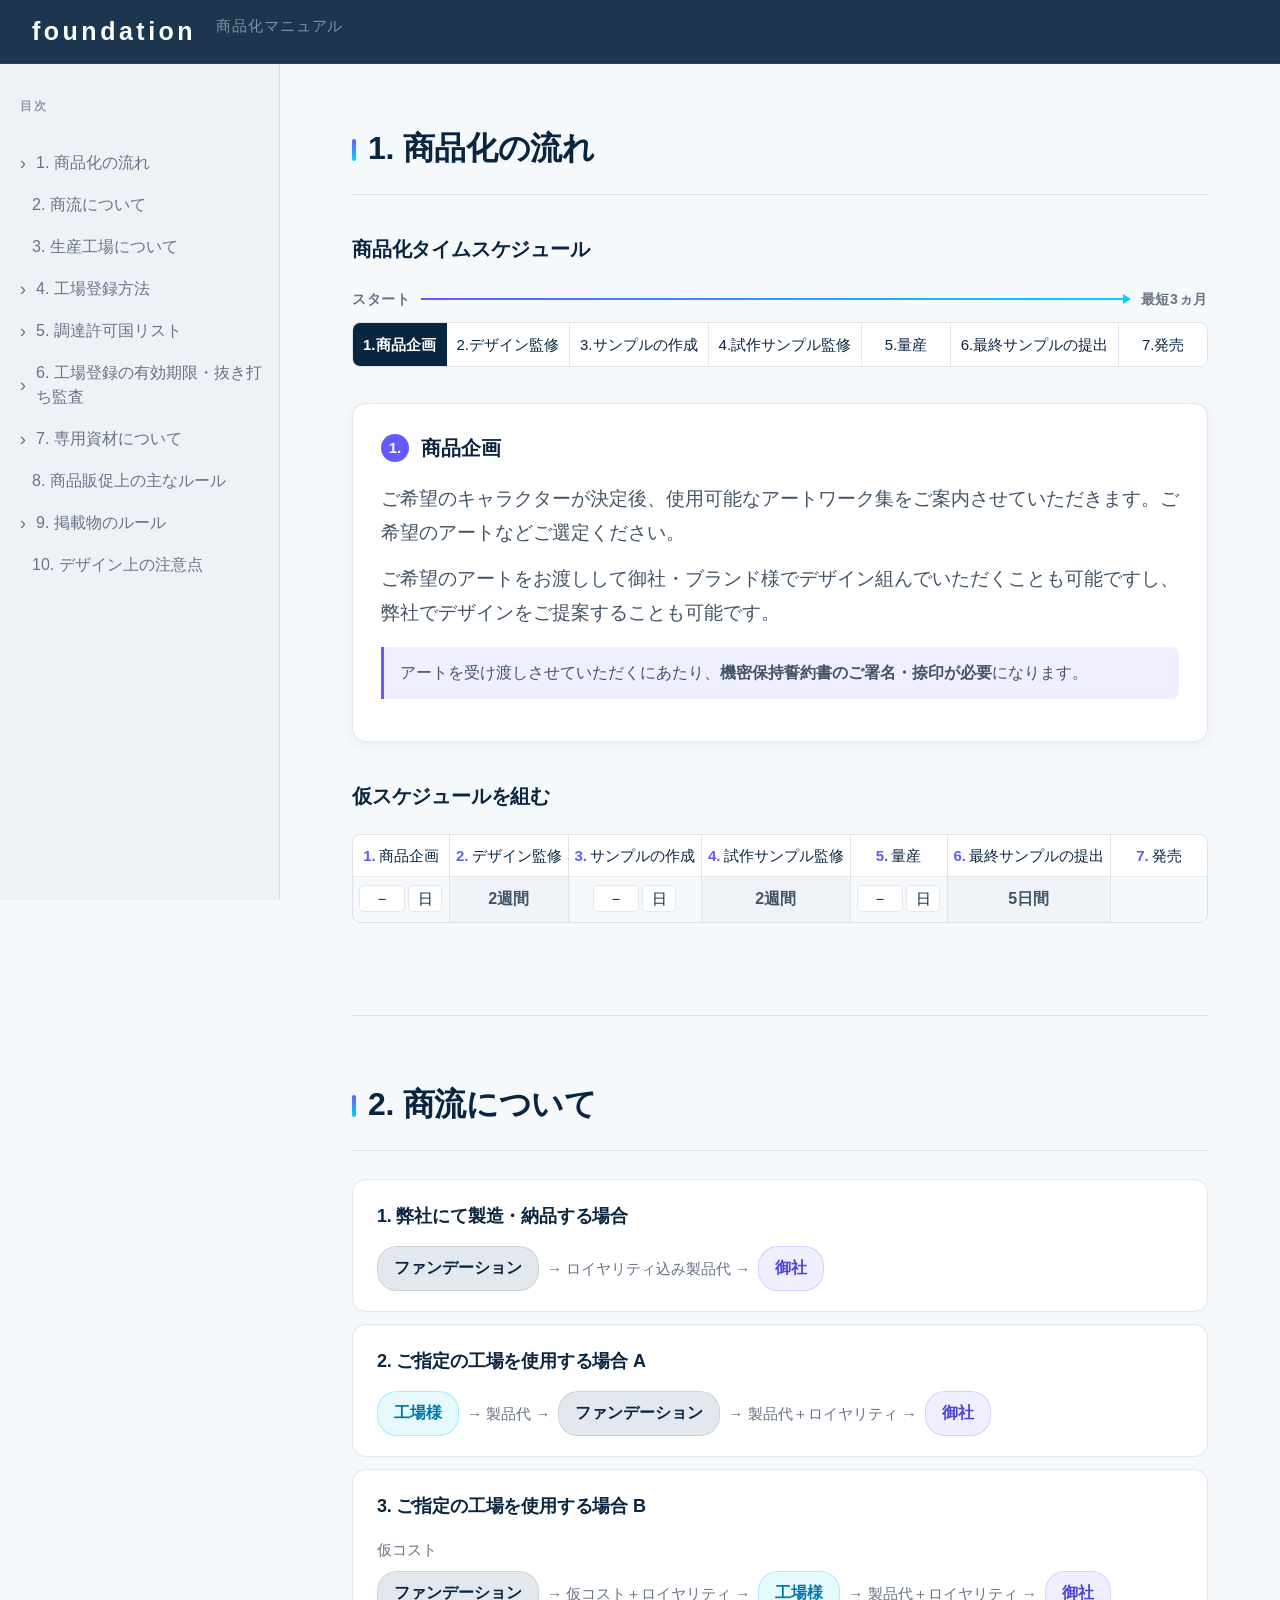
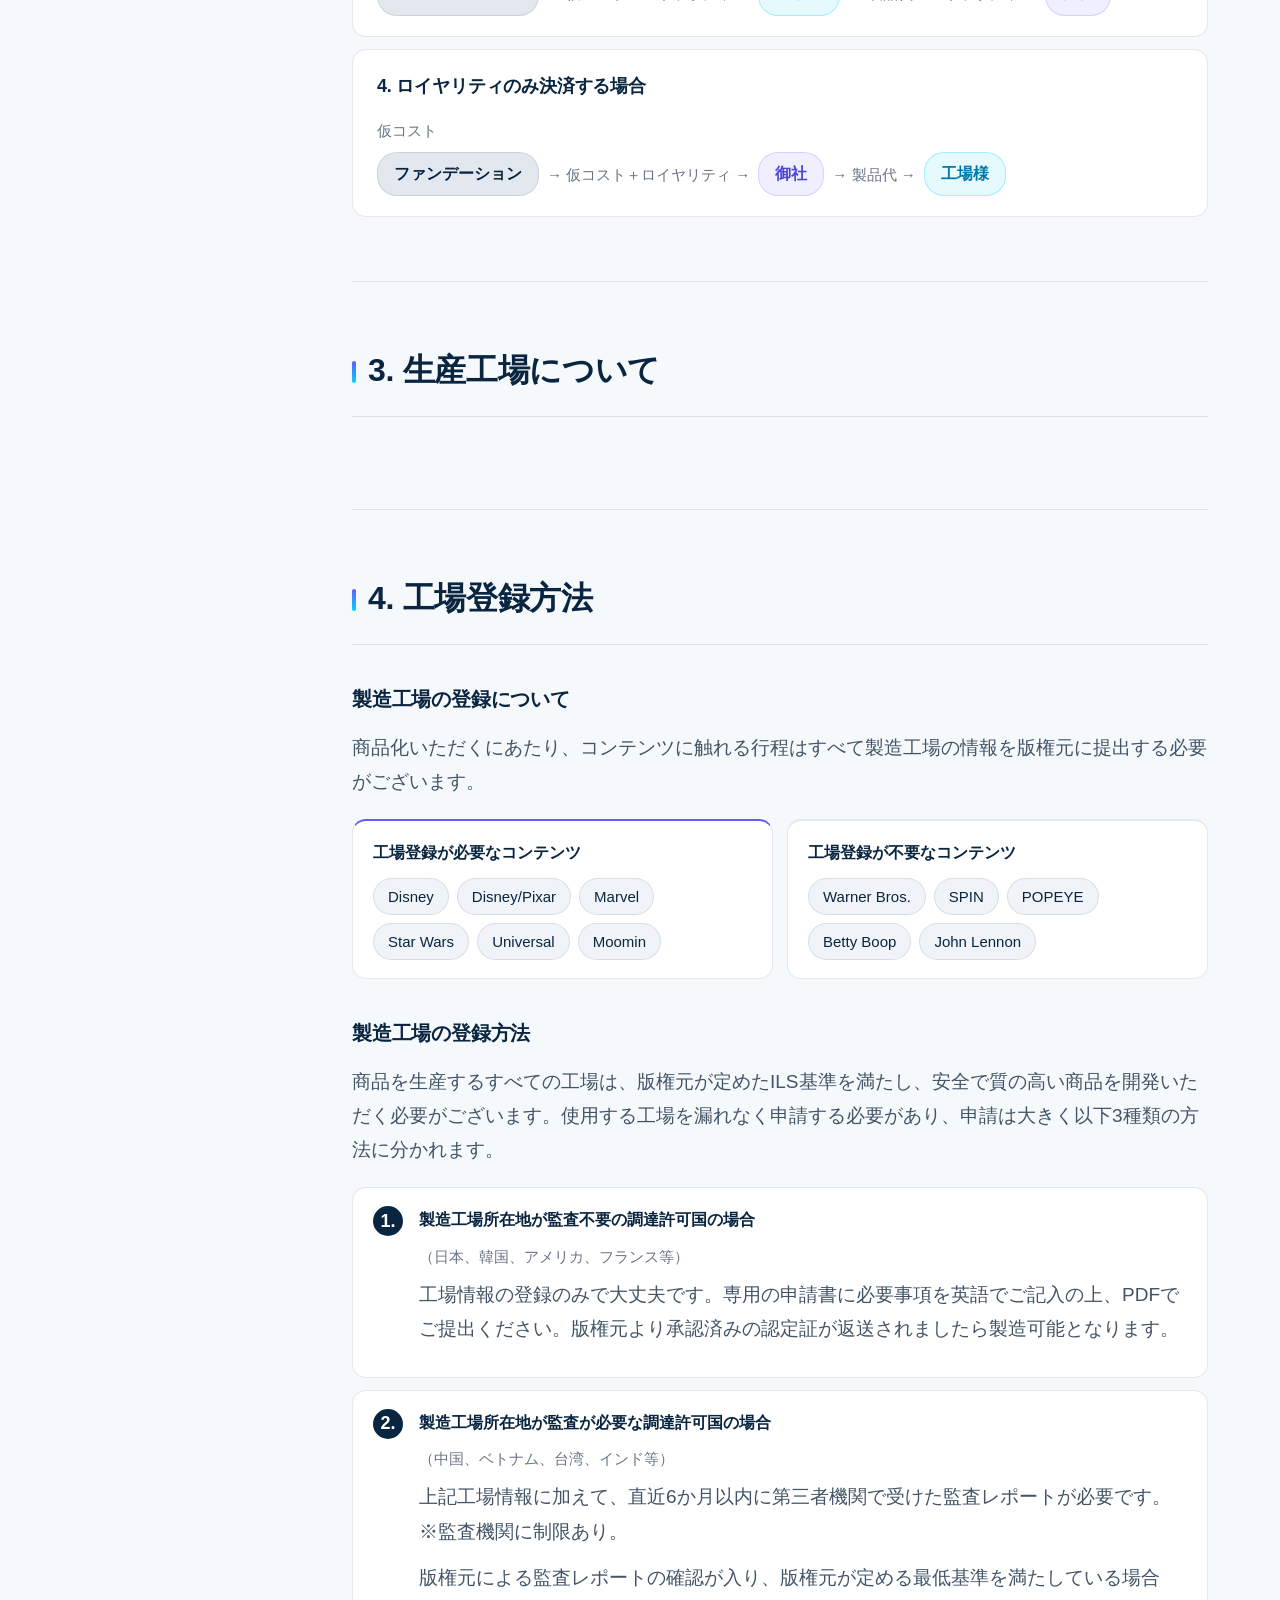
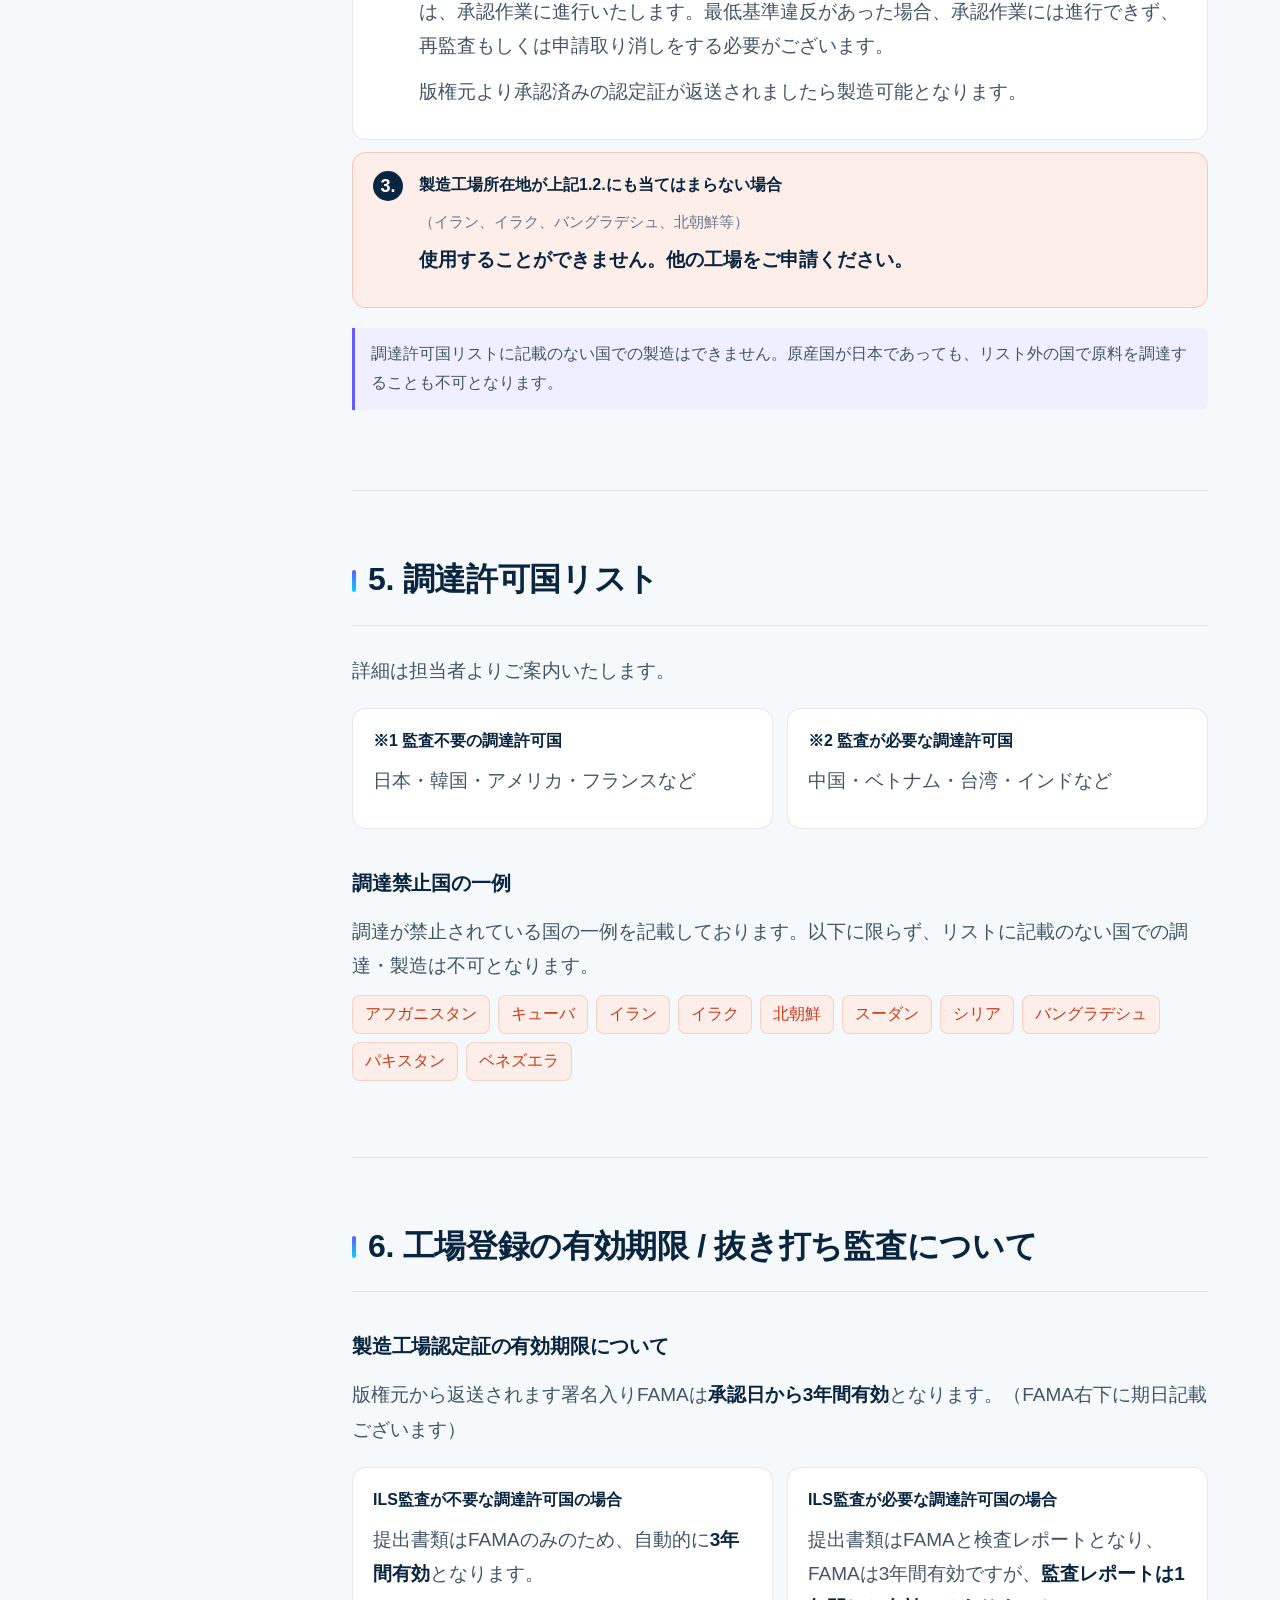
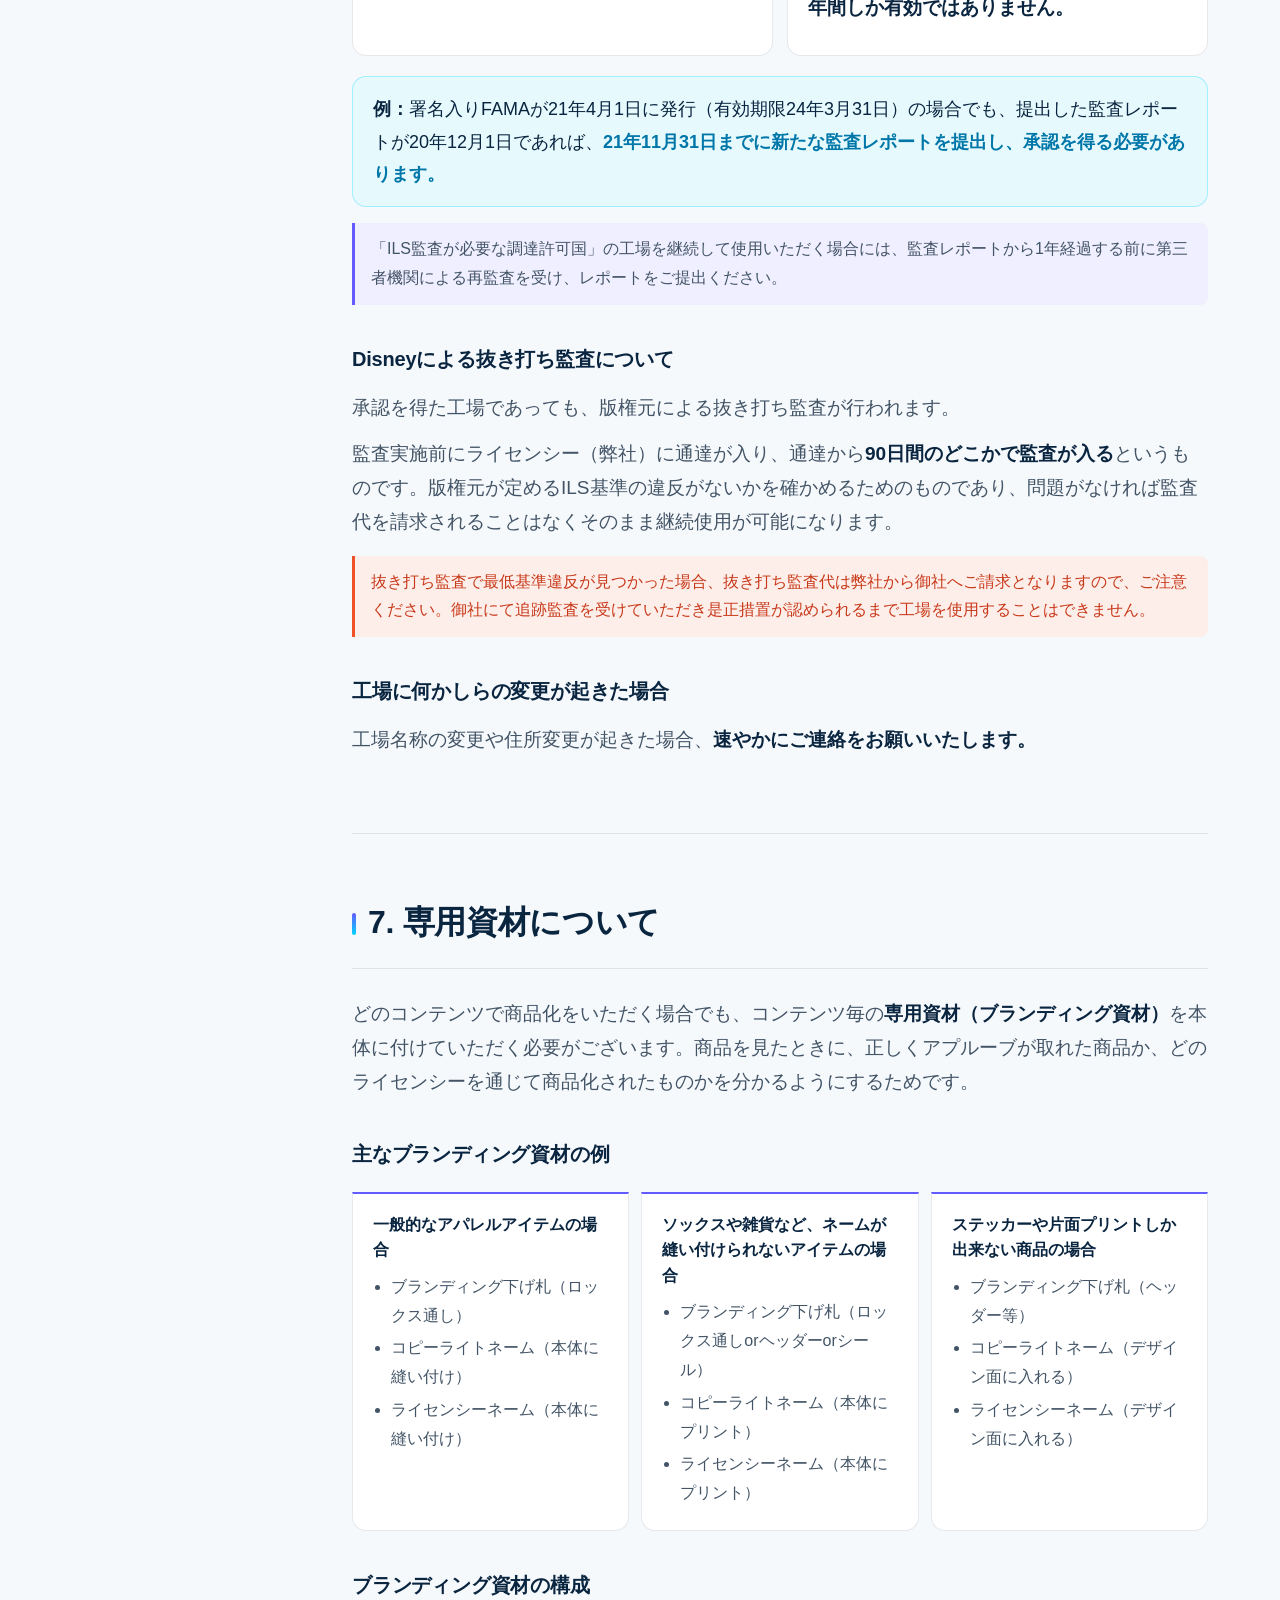
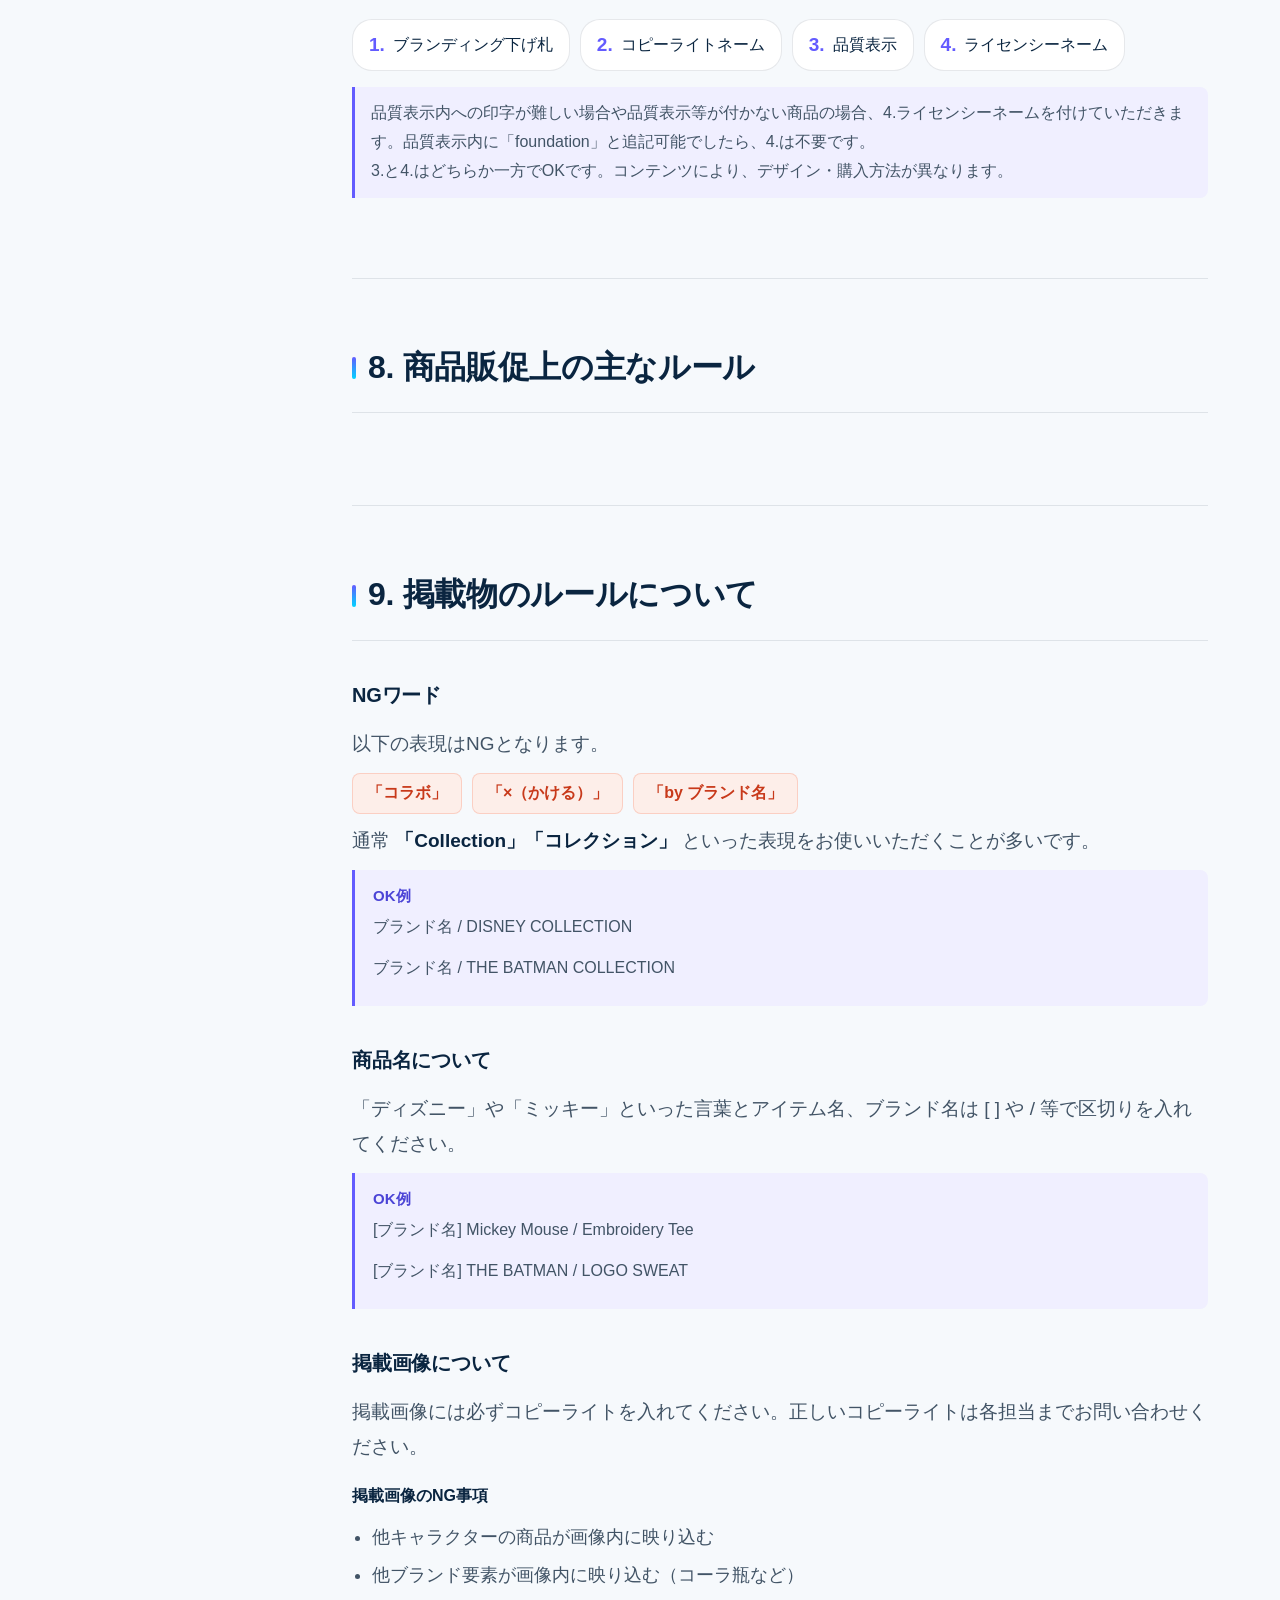
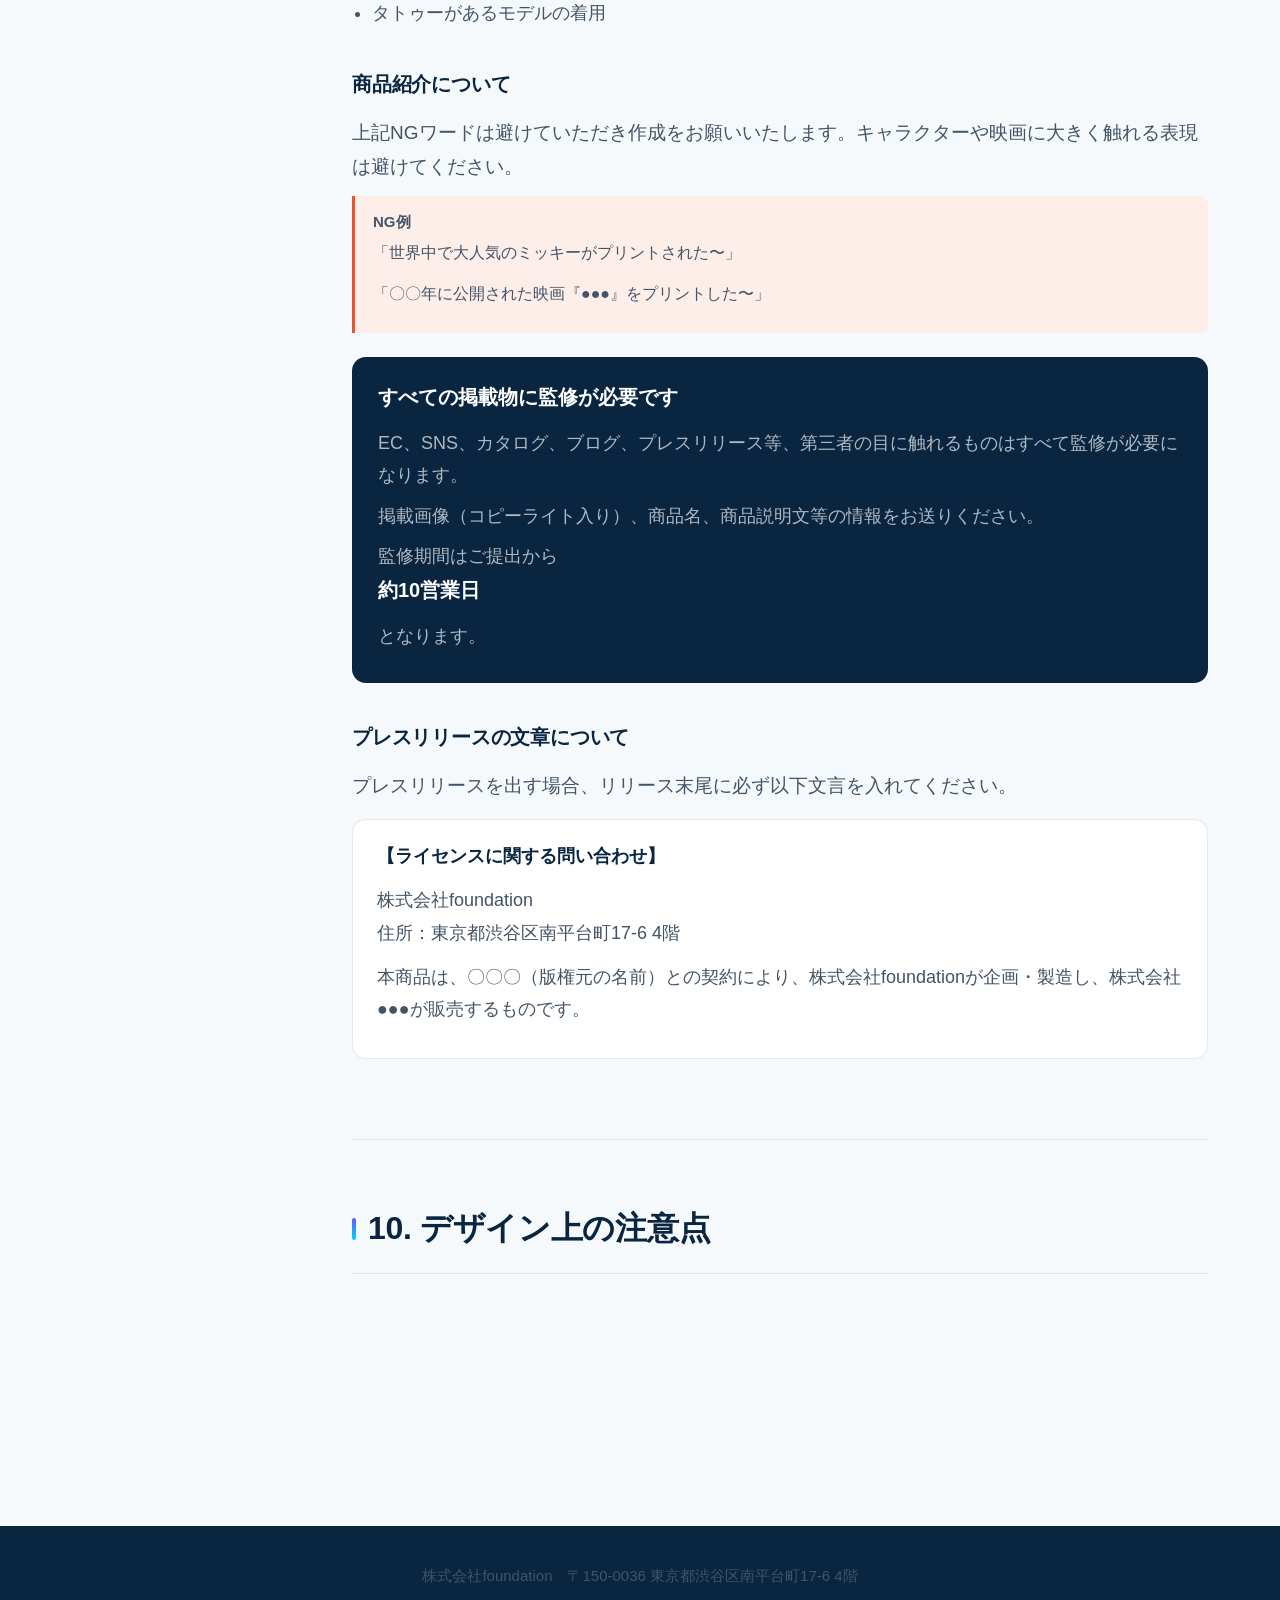
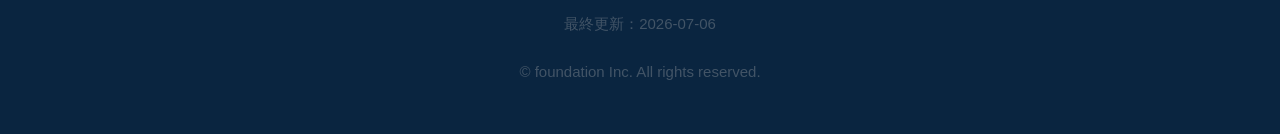
==== commit 3ad493d6: "目次アクティブ切り替え閾値を32pxに変更" ====
--- a/index.html
+++ b/index.html
@@ -750,20 +750,22 @@
 
     // アクティブナビゲーション
     const sections = document.querySelectorAll('section[id]');
-    window.addEventListener('scroll', () => {
+    function updateActiveNav() {
       let current = '';
+      const threshold = 32;
       sections.forEach(section => {
-        if (window.scrollY >= section.offsetTop - 120) {
+        if (section.getBoundingClientRect().top <= threshold) {
           current = section.getAttribute('id');
         }
       });
       document.querySelectorAll('.nav-row').forEach(row => {
         const link = row.querySelector('.nav-link');
         if (!link) return;
-        const isActive = link.getAttribute('href') === '#' + current;
-        row.classList.toggle('active', isActive);
+        row.classList.toggle('active', link.getAttribute('href') === '#' + current);
       });
-    });
+    }
+    window.addEventListener('scroll', updateActiveNav, { passive: true });
+    updateActiveNav();
   </script>
 
 </body>
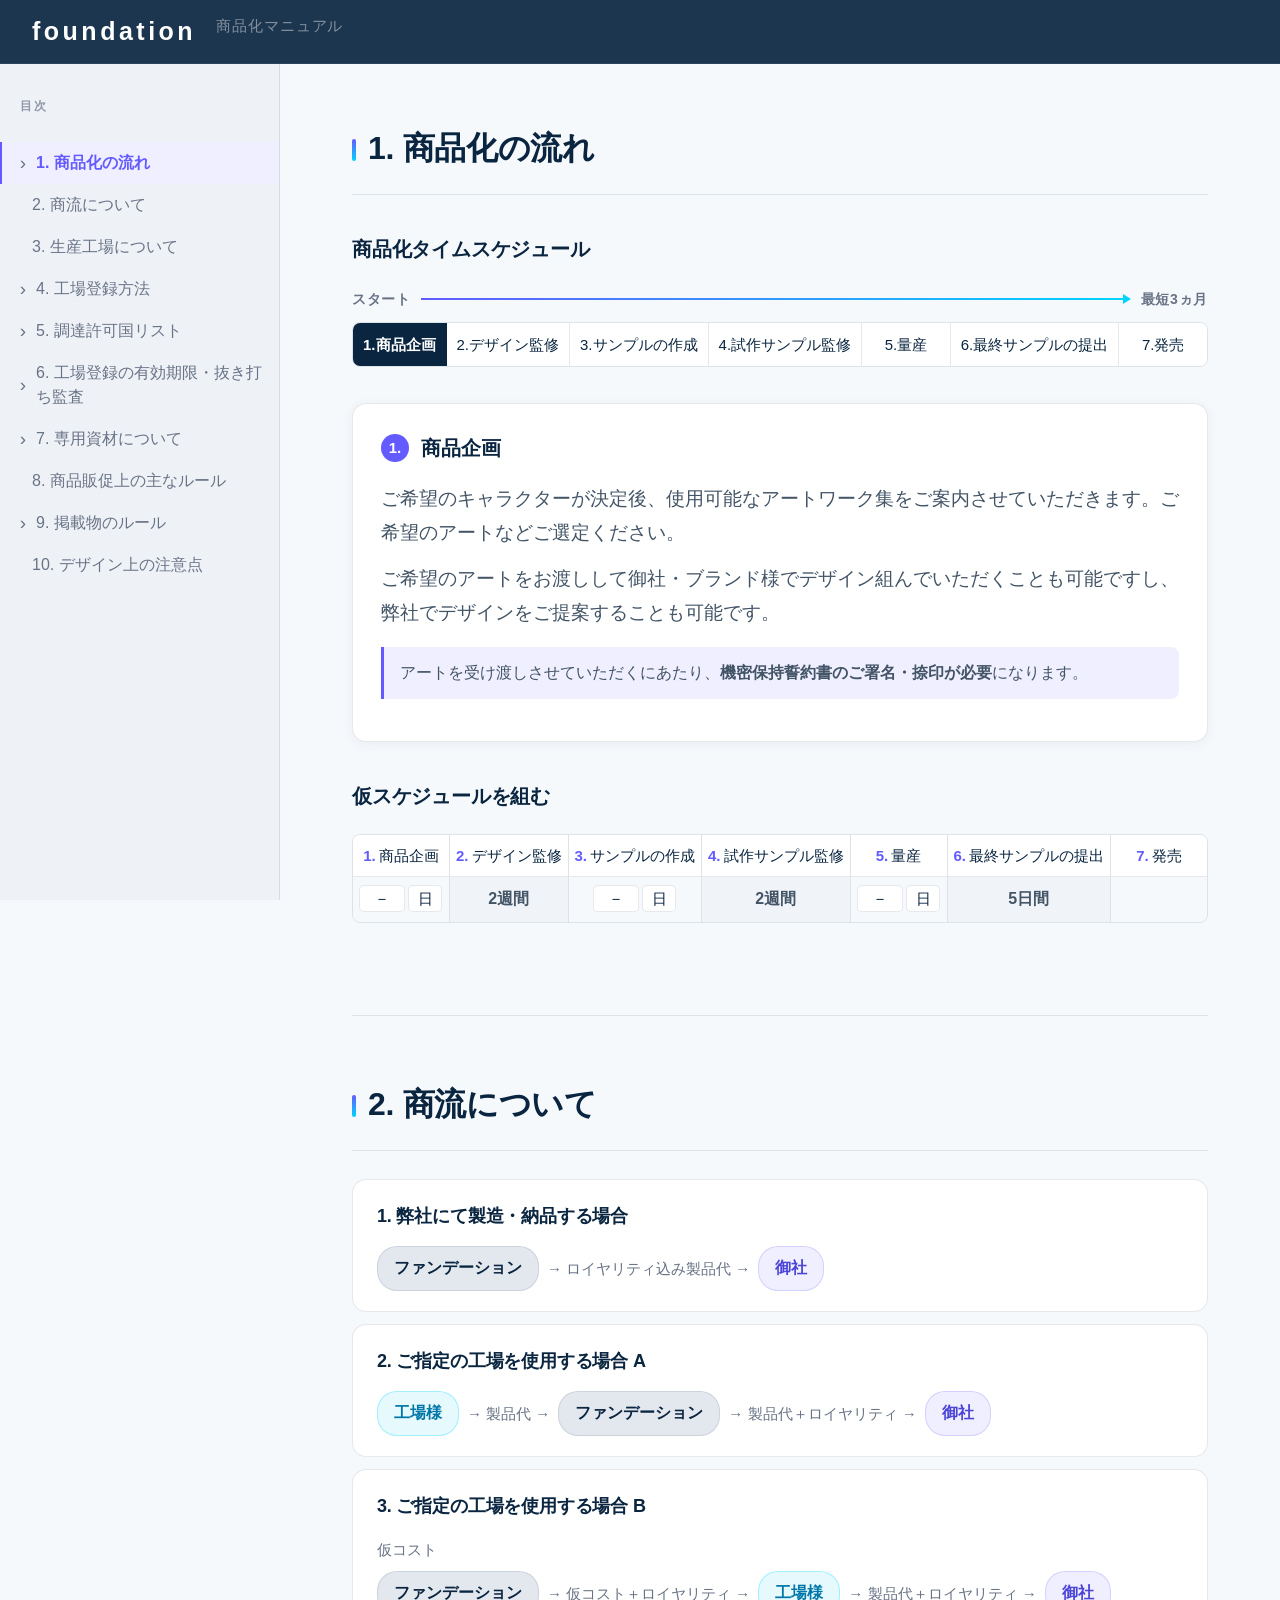
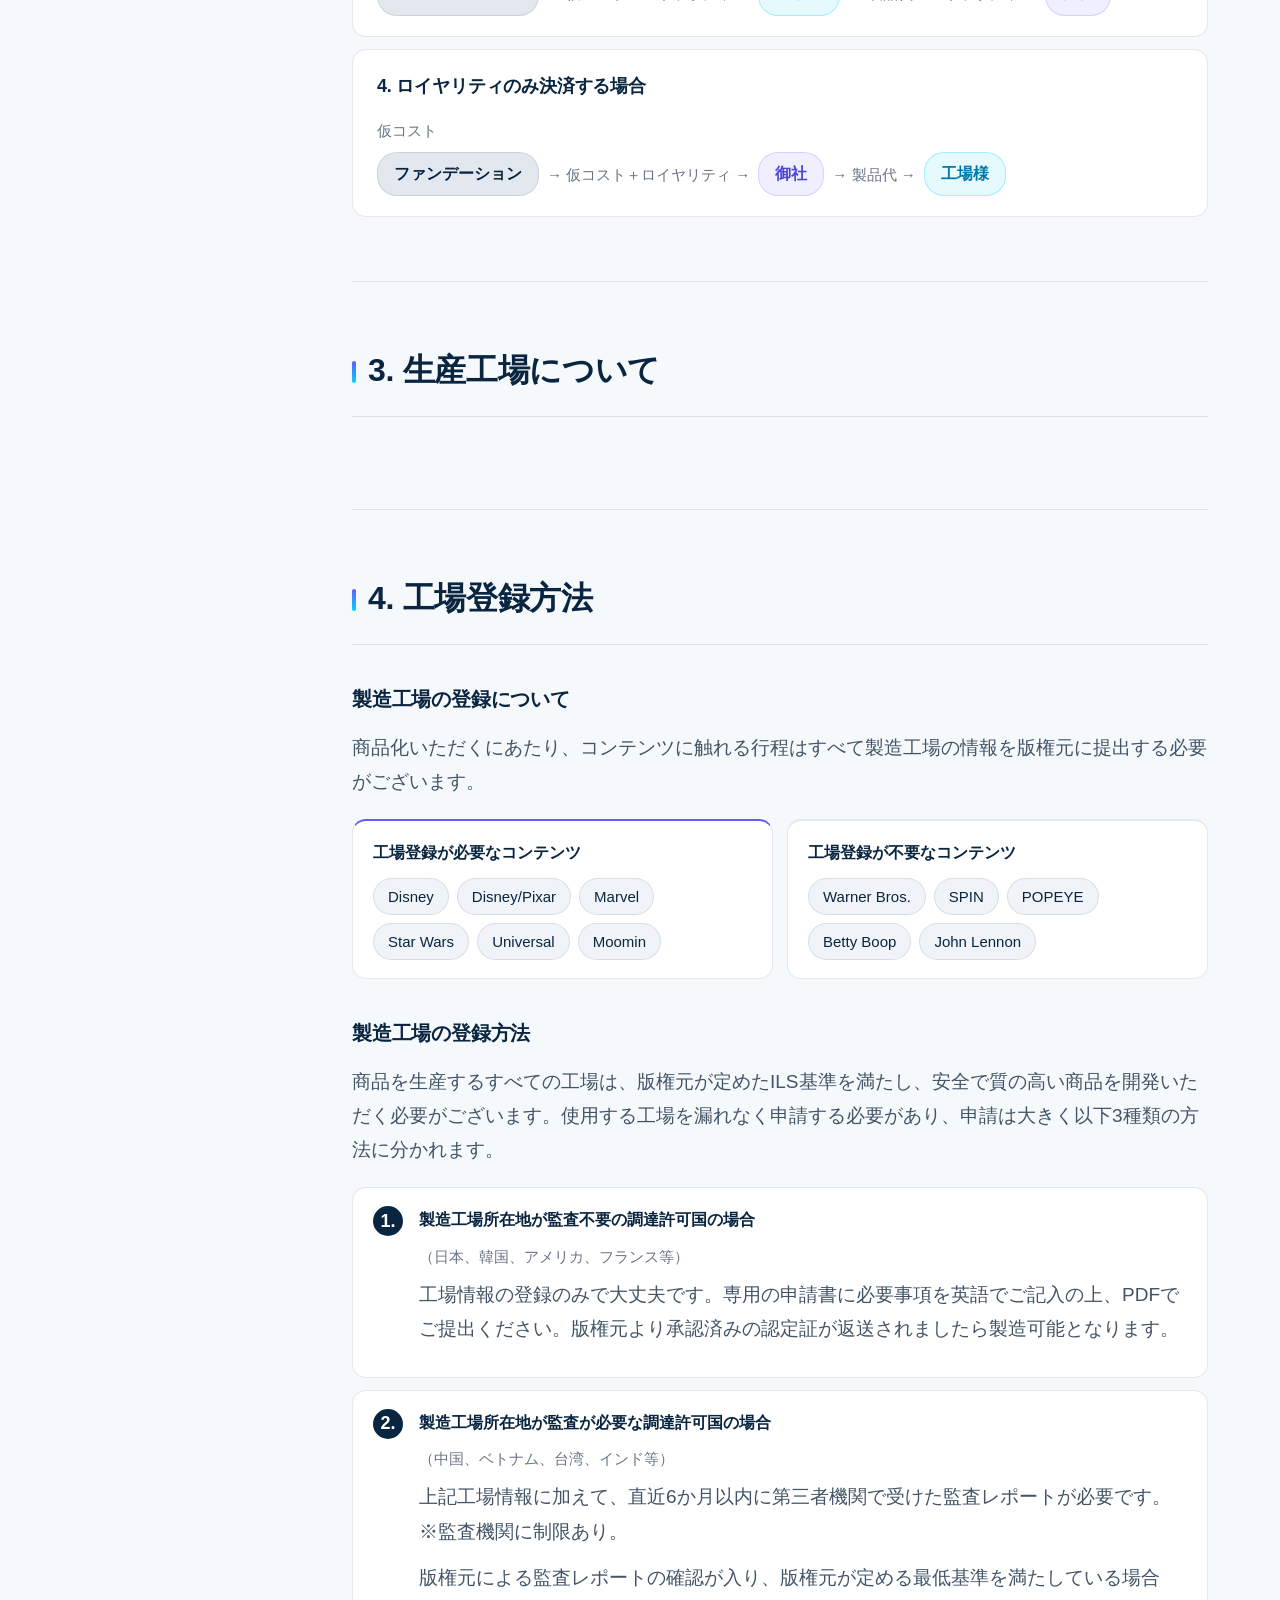
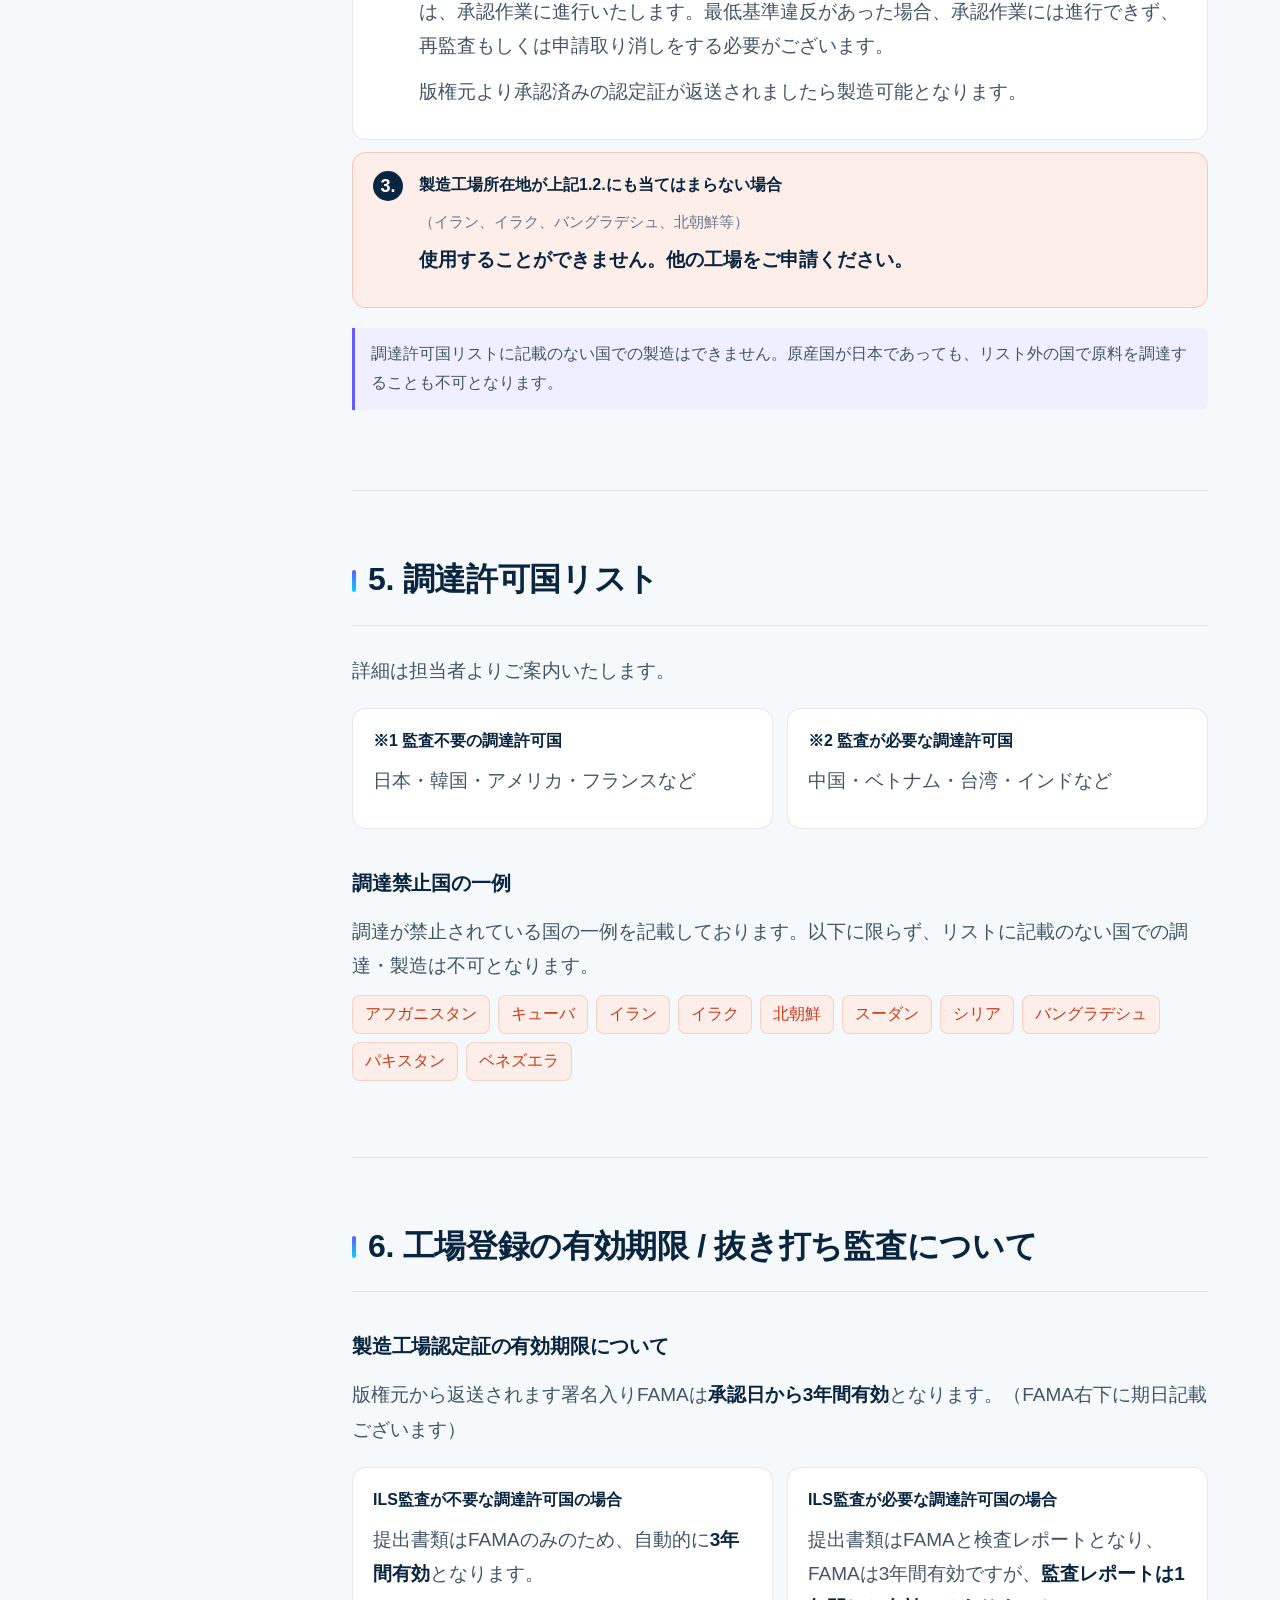
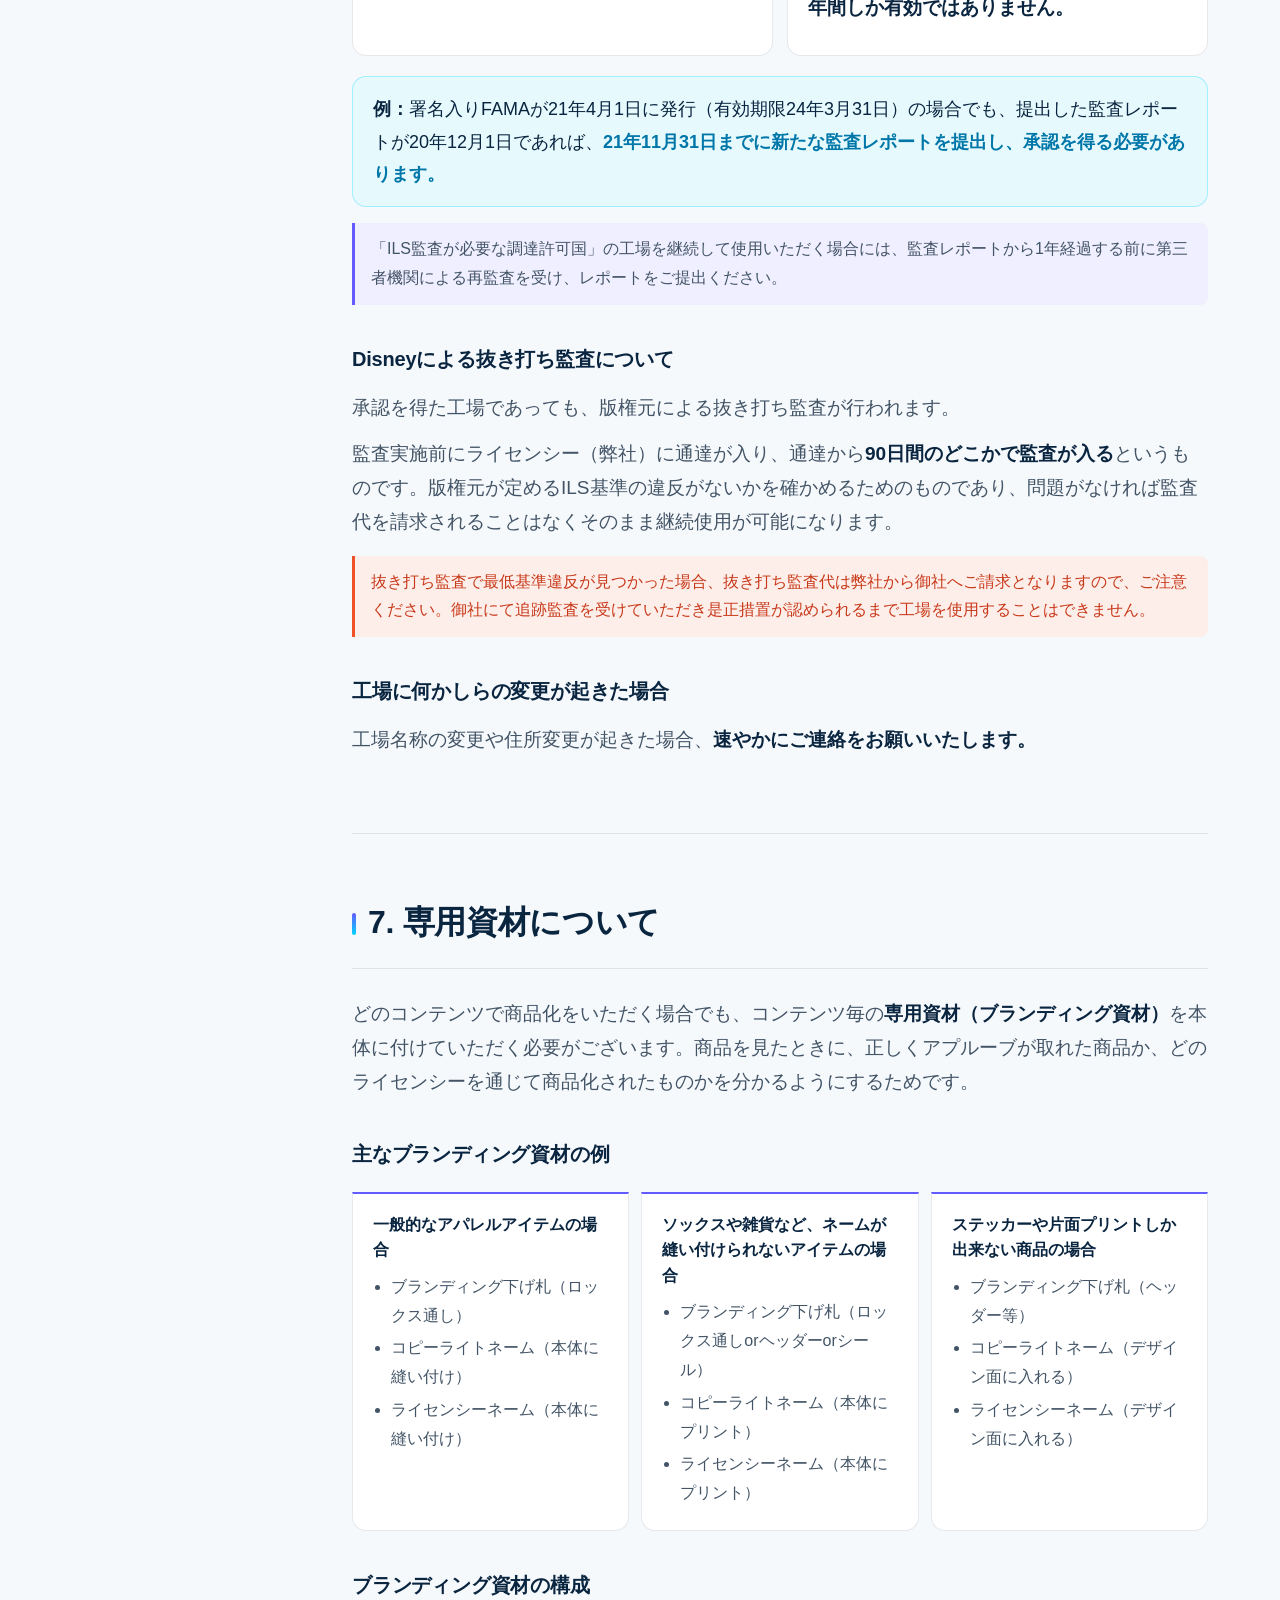
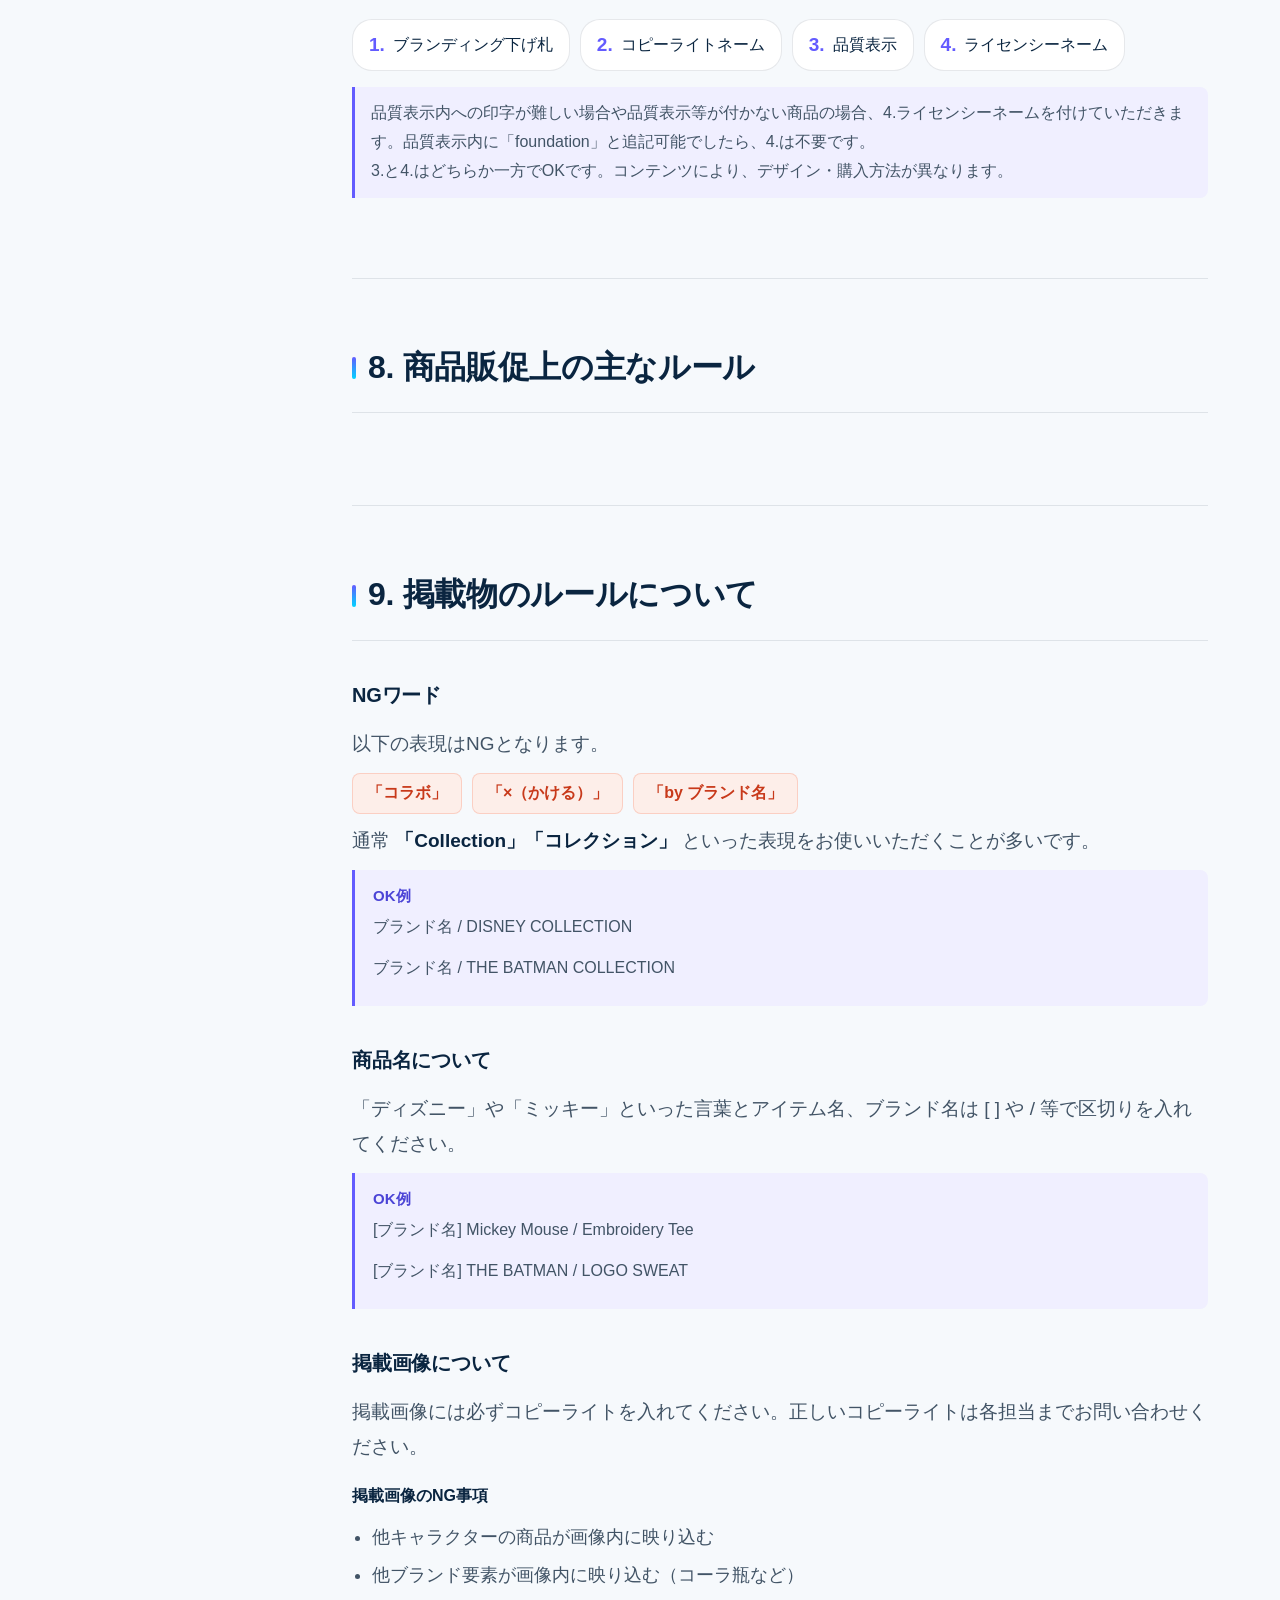
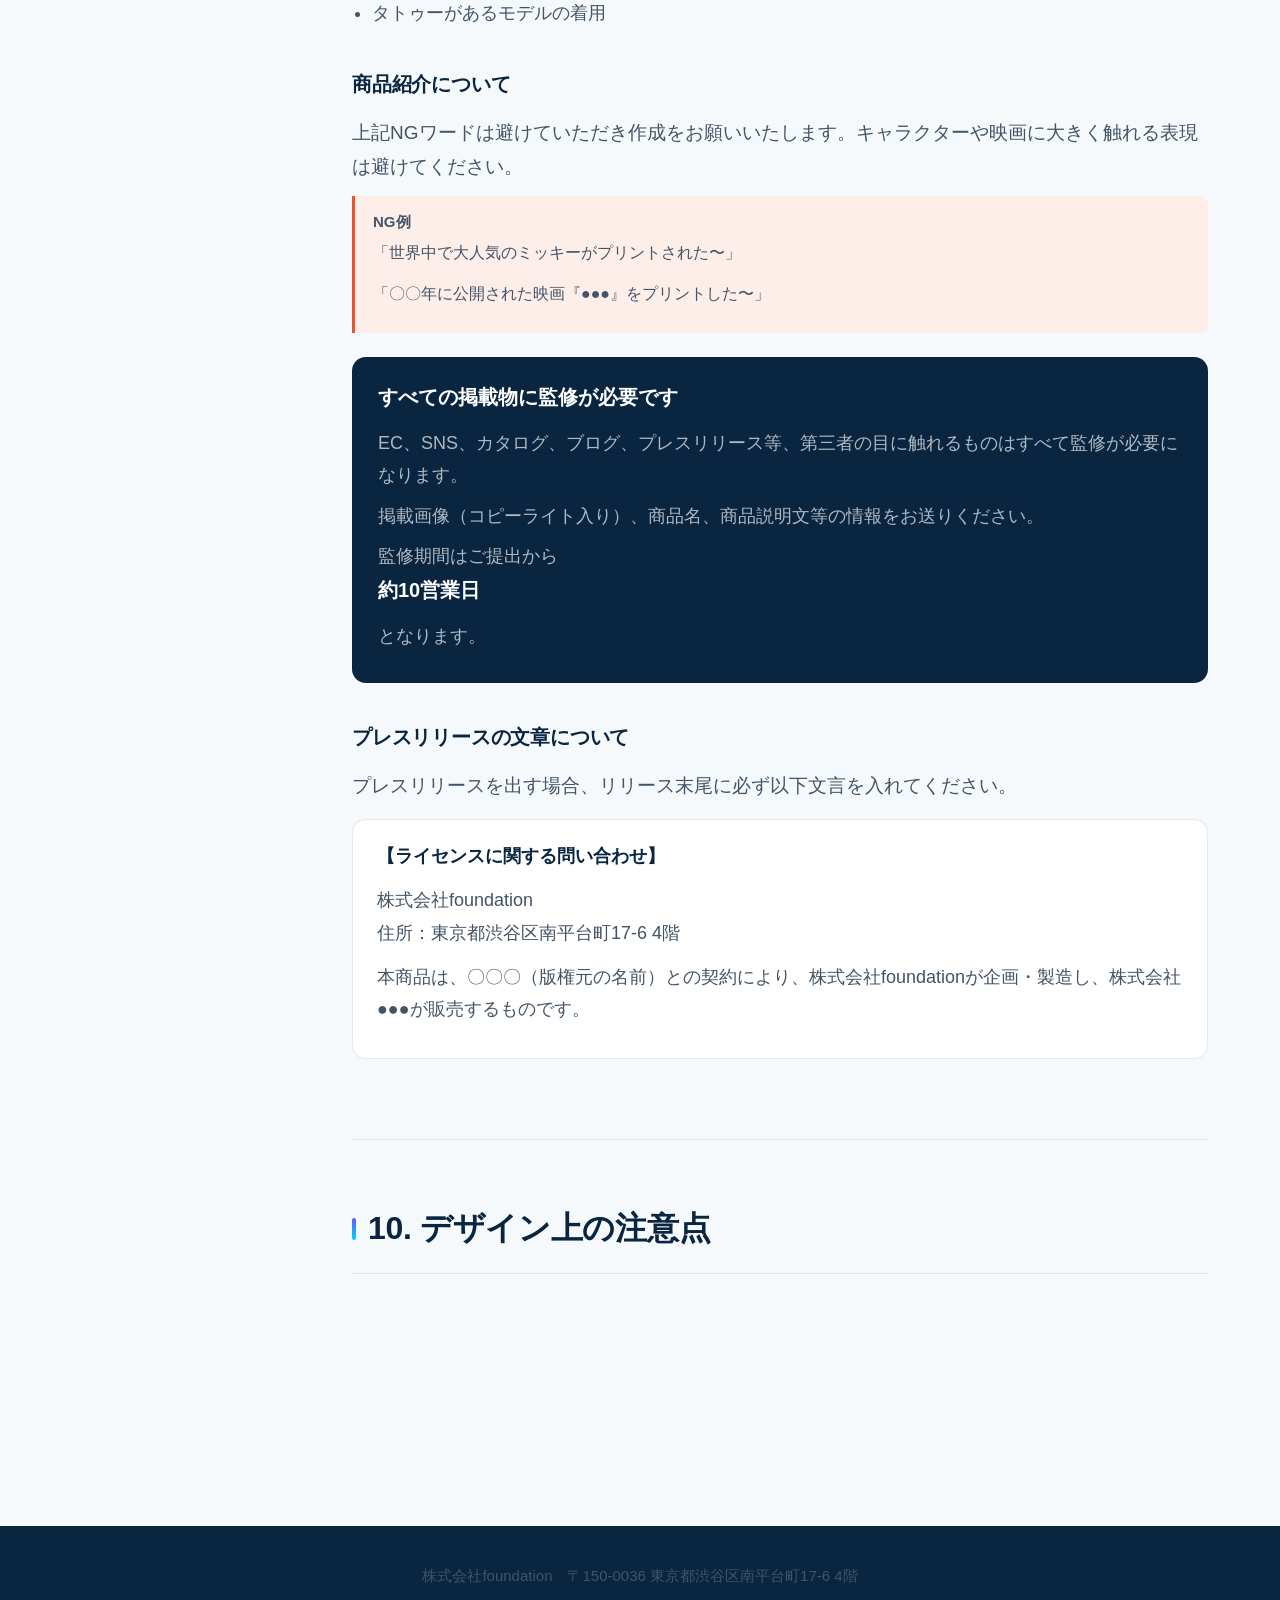
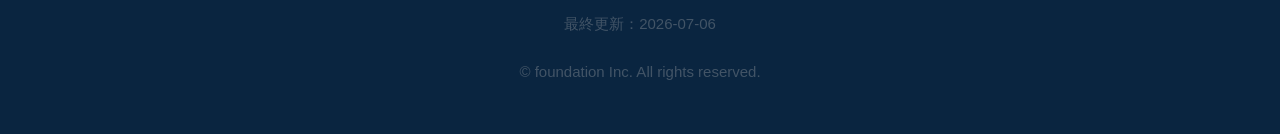
==== commit 2f970656: "目次アクティブ切り替え閾値を120pxに変更" ====
--- a/index.html
+++ b/index.html
@@ -752,7 +752,7 @@
     const sections = document.querySelectorAll('section[id]');
     function updateActiveNav() {
       let current = '';
-      const threshold = 32;
+      const threshold = 120;
       sections.forEach(section => {
         if (section.getBoundingClientRect().top <= threshold) {
           current = section.getAttribute('id');
